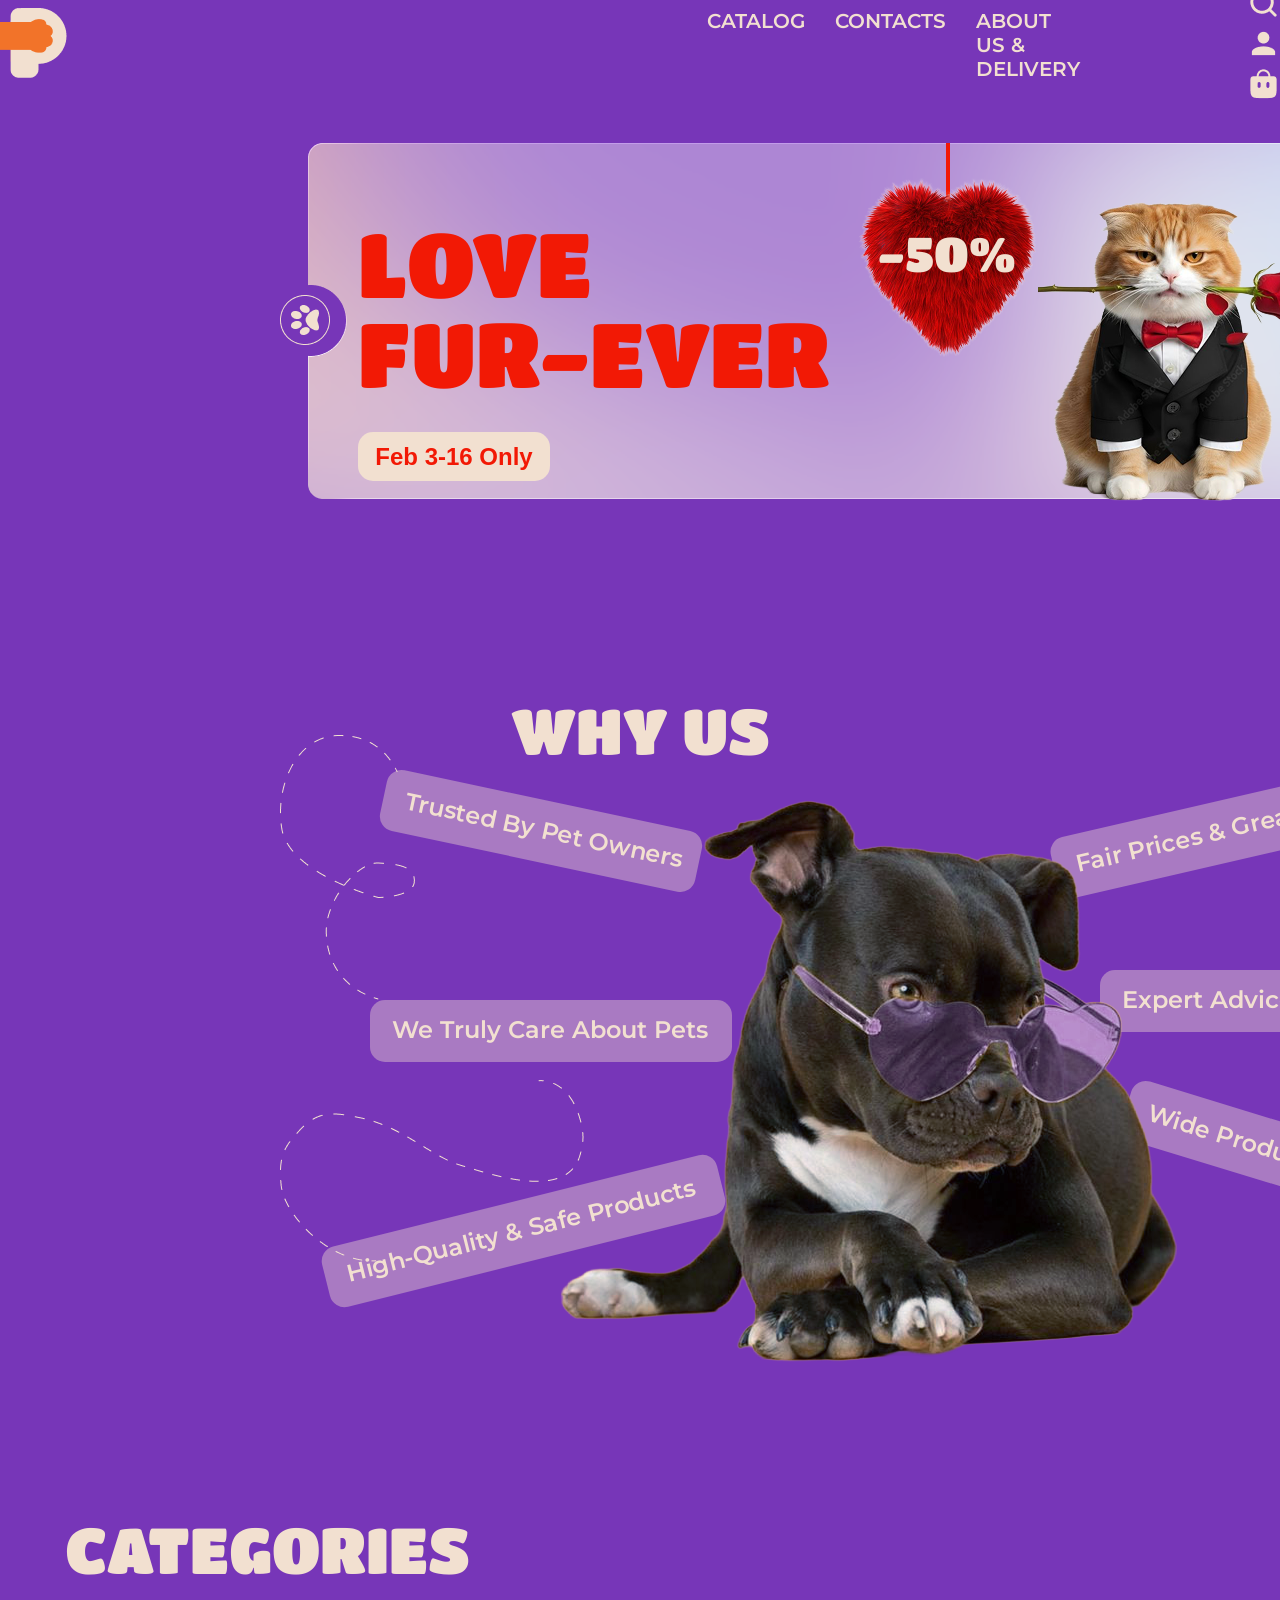
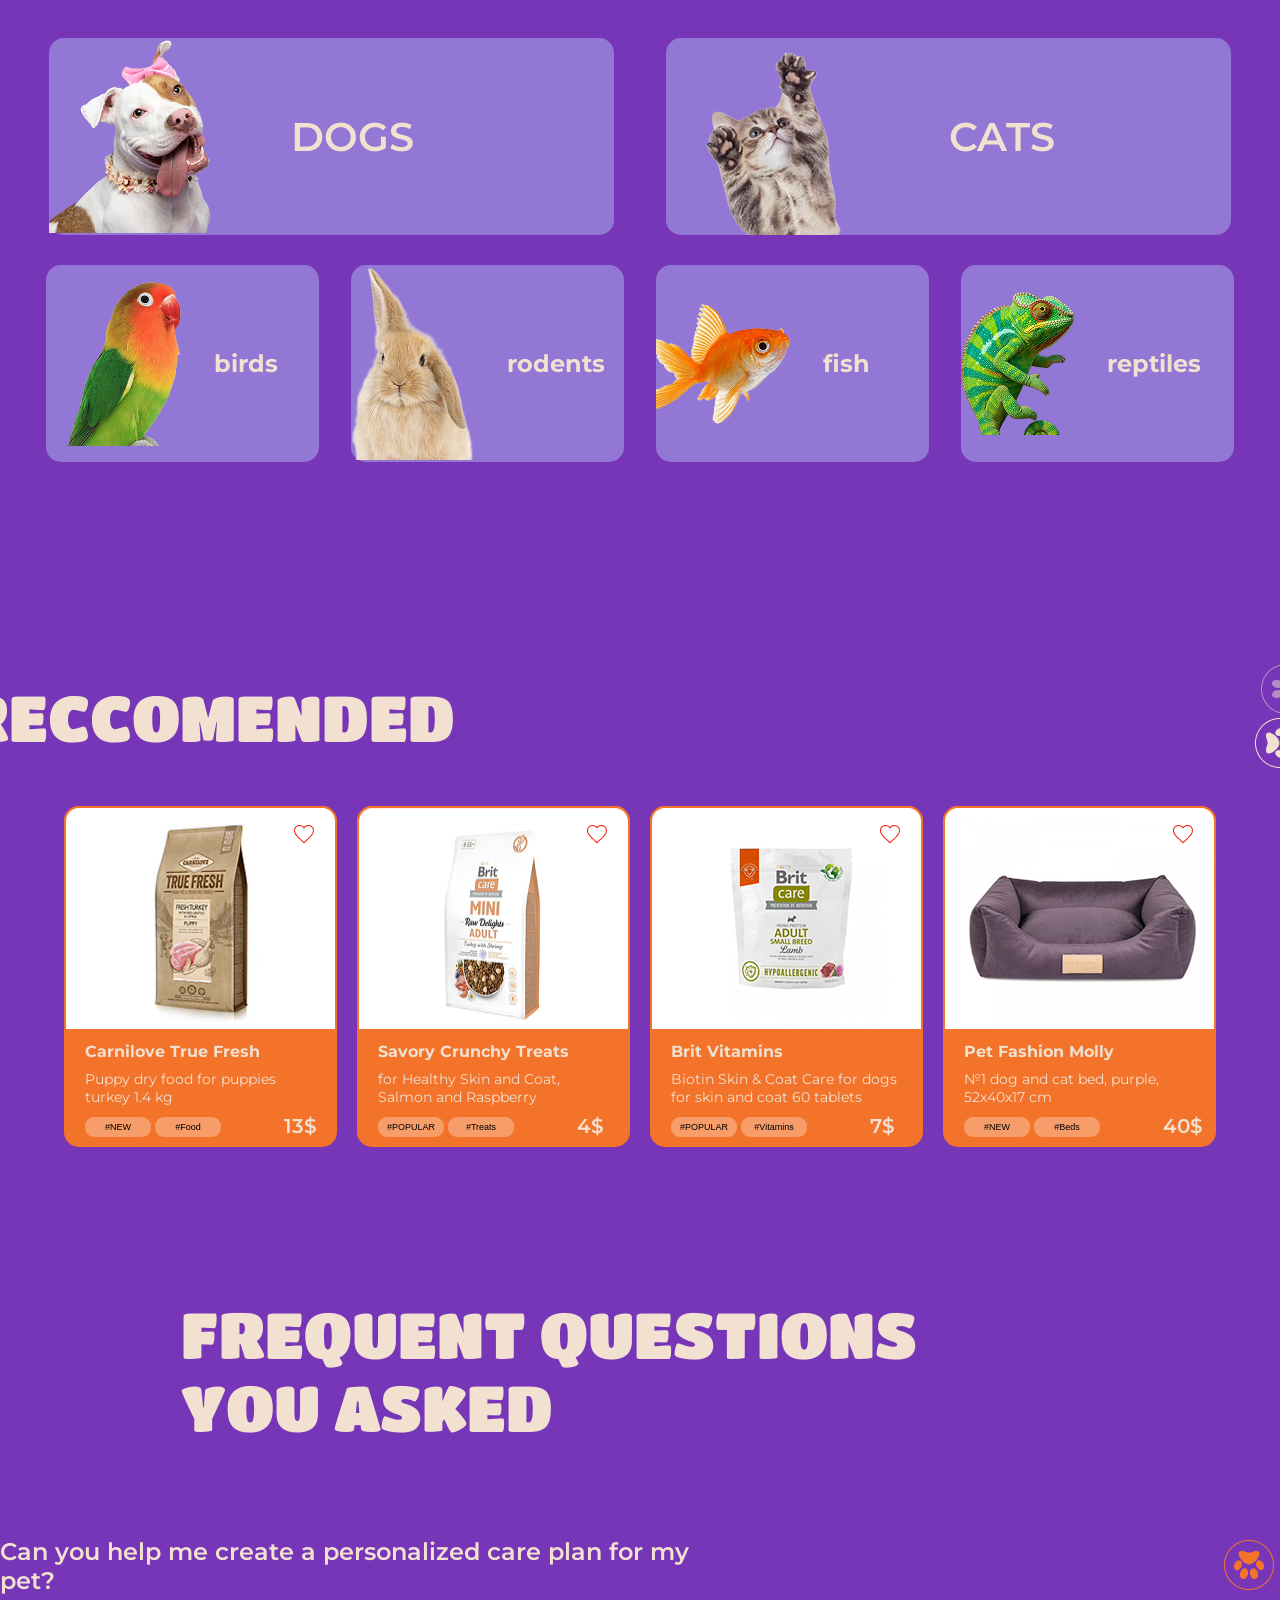
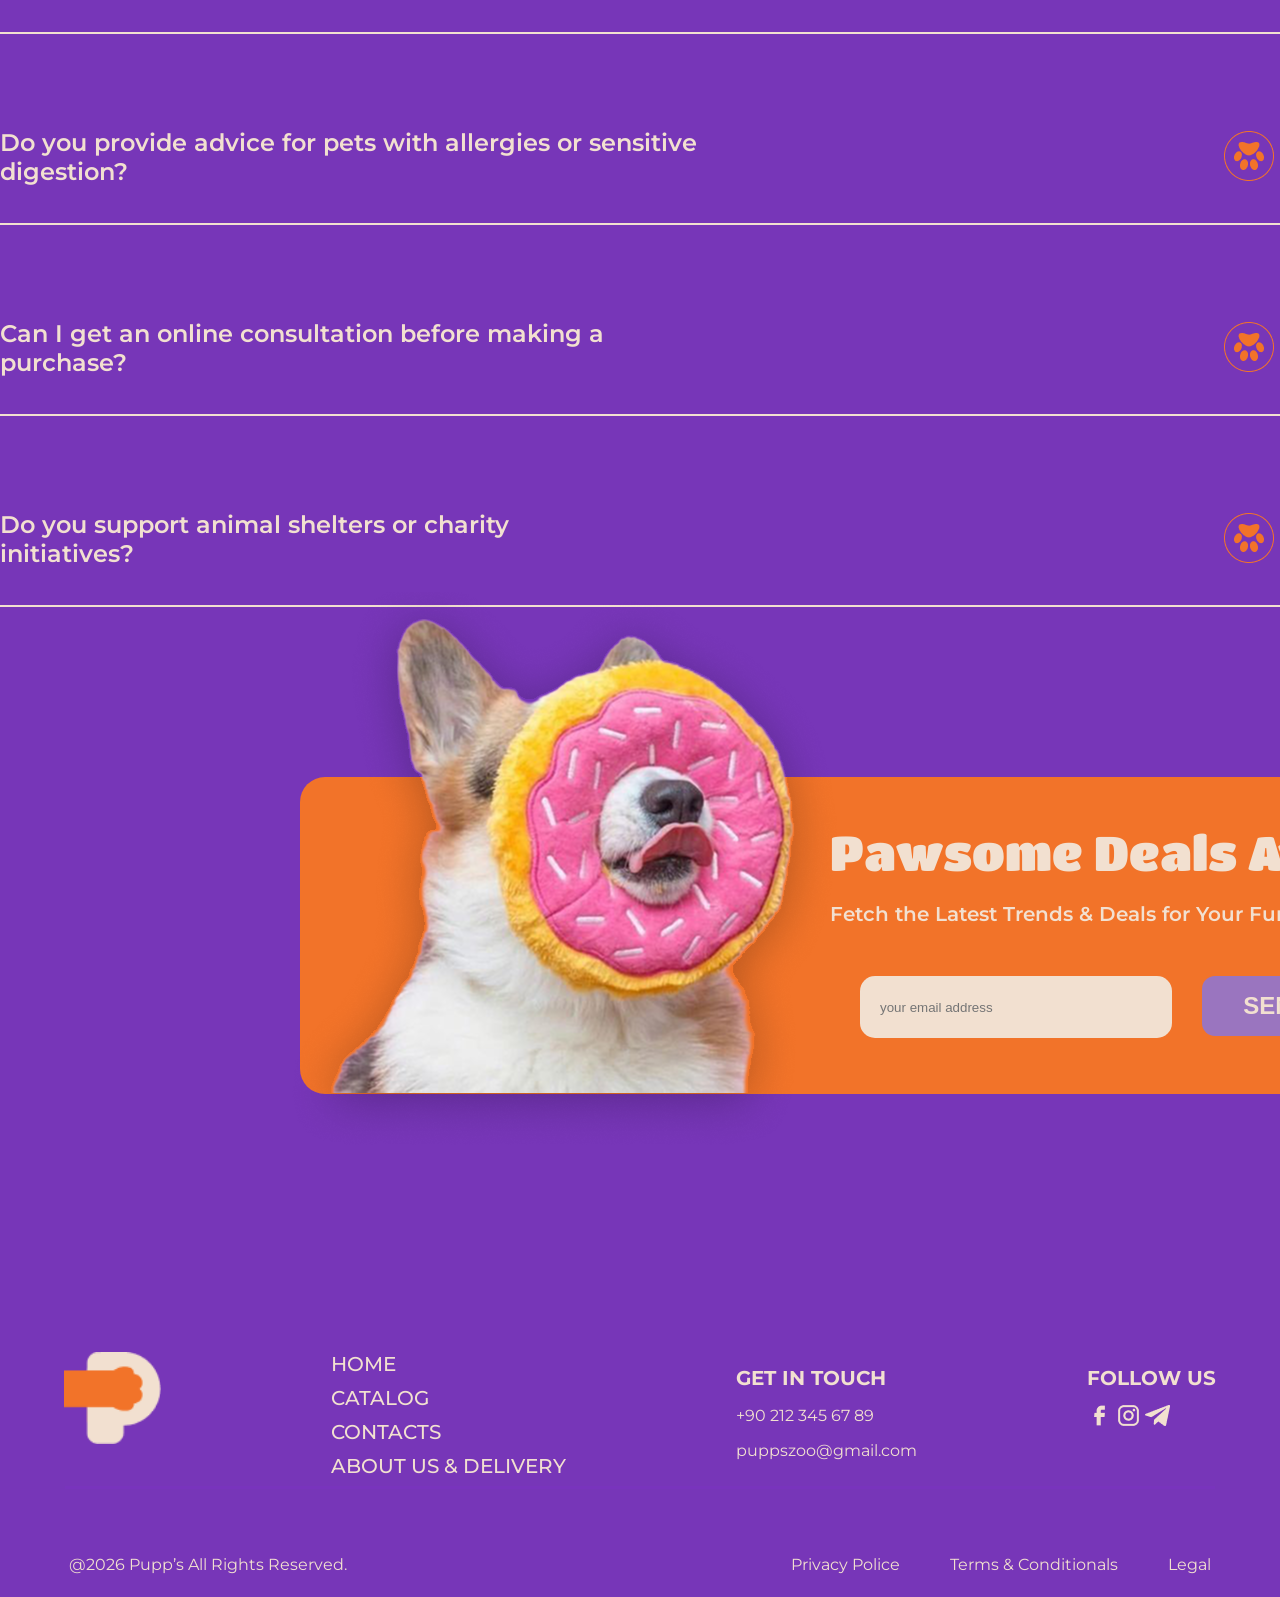
==== index.html @ e4eac47e "first commit" ====
<!DOCTYPE html>
<html lang="en">

<head>
    <meta charset="UTF-8">
    <meta name="viewport" content="width=device-width, initial-scale=1.0">
    <title>Pups</title>
    <link rel="stylesheet" href="style.css">
</head>

<body>
    <header id="top">
        <a href="#top2"> <img src="images/Logo (2).png" alt="Logo"></a>

        <nav>
            <a href="catalog.html">Catalog</a>
            <a href="contact.html">contacts</a>
            <a href="about.html">About us & delivery</a>
        </nav>

        <div>
            <button><img src="images/cuida_search-outline.png" alt="search"></button>
            <button><img src="images/mdi_user.png" alt="prof"></button>
            <button><img src="images/lets-icons_bag-fill.png" alt="shop"></button>
        </div>

    </header>

    <main>
        <section class="sec1">

            <button class="lapa1"></button>
            <div class="tatodiv1">
                <div>
                    <h1>LOVE <br>
                        FUR-EVER</h1>
                    <button>Feb 3-16 only</button>
                </div>
                <div>
                    <h2>-50%</h2>
                    <img class="serd" src="images/серце.png" alt="серце">
                    <img class="kot" src="images/котя.png" alt="котя">
                </div>
            </div>
            <button class="lapa2"></button>

        </section>

        <section class="sec2">

            <h1>Why Us</h1>

            <div>
                <h2>Trusted by Pet Owners</h2>
                <h2>We Truly Care About Pets</h2>
                <h2>High-Quality & Safe Products</h2>
                <h2>Fair Prices & Great Deals</h2>
                <h2>Expert Advice & Support</h2>
                <h2>Wide Product Range</h2>

                <img src="images/Vector 12.png" alt="palka1">
                <img src="images/Vector 13.png" alt="palka2">

                <img src="images/Vector 14.png" alt="palka4">

                <img src="images/dog.png" alt="dog">
            </div>
        </section>

        <section class="sec3">
            <h1>Categories</h1>

            <div class="tatodiv2">
                <div>
                    <img src="images/telegram-cloud-document-2-5201837760670896789 1.png" alt="">
                    <h2>dogs</h2>
                </div>

                <div>
                    <img class="kot2" src="images/telegram-cloud-document-2-5201837760670896825 1.png" alt="">
                    <h2>cats</h2>
                </div>
            </div>

            <div class="tatodiv3">
                <div>
                    <img src="images/telegram-cloud-document-2-5201837760670896795 1.png" alt="">
                    <h2>birds</h2>
                </div>

                <div>
                    <img src="images/telegram-cloud-document-2-5201837760670896791 1.png" alt="">
                    <h2>rodents</h2>
                </div>

                <div>
                    <img src="images/telegram-cloud-document-2-5201837760670896833 1.png" alt="">
                    <h2>fish</h2>
                </div>

                <div>
                    <img src="images/telegram-cloud-document-2-5201837760670896805 1.png" alt="">
                    <h2>reptiles</h2>
                </div>
            </div>
        </section>

        <section class="sec4">

            <div class="tatodiv8">

                <h1>RECCOMENDED</h1>

                <div>
                    <button><img style="opacity: 0.5;" src="images/Frame 16.png" alt="лапа1"></button>
                    <button class="lapa3"></button>
                </div>

            </div>

            <div class="tatodiv4">
                <div class="div1">
                    <img src="images/Rectangle 22.png" alt="img">
                    <img class="serd2" src="images/Vector (3).png" alt="cepце">

                    <div>
                        <h2>Carnilove True Fresh </h2>
                        <h3>Puppy dry food for puppies turkey 1.4 kg</h3>

                        <button>#NEW</button>
                        <button>#Food</button>

                        <p>13$</p>
                    </div>

                </div>

                <div class="div1">
                    <img style="height: 225px; width: 273px;" src="images/Rectangle 22 (1).png" alt="img">
                    <img class="serd2" src="images/Vector (3).png" alt="cepце">

                    <div>
                        <h2>Savory Crunchy Treats</h2>
                        <h3>for Healthy Skin and Coat, Salmon and Raspberry</h3>

                        <button>#POPULAR</button>
                        <button>#Treats</button>

                        <p>4$</p>
                    </div>

                </div>

                <div class="div1">
                    <img src="images/Rectangle 22 (2).png" alt="img">
                    <img class="serd2" src="images/Vector (3).png" alt="cepце">

                    <div>
                        <h2>Brit Vitamins</h2>
                        <h3>Biotin Skin & Coat Care for dogs for skin and coat 60 tablets</h3>

                        <button>#POPULAR</button>
                        <button>#Vitamins</button>

                        <p>7$</p>
                    </div>

                </div>

                <div class="div1">
                    <img src="images/Rectangle 22 (3).png" alt="img">
                    <img class="serd2" src="images/Vector (3).png" alt="cepце">

                    <div>
                        <h2>Pet Fashion Molly</h2>
                        <h3>№1 dog and cat bed, purple, 52x40x17 cm</h3>

                        <button>#NEW</button>
                        <button>#Beds</button>

                        <p>40$</p>
                    </div>

                </div>


            </div>
        </section>

        <section class="sec5">
            <h1>Frequent questions <br> you asked</h1>

            <div style="gap: 515px;">
                <p>Can you help me create a personalized care plan for my pet?</p>
                <button><img src="images/Frame 18.png" alt=""></button>
            </div>

            <hr>

            <div>
                <p>Do you provide advice for pets with allergies or sensitive digestion?</p>
                <button><img src="images/Frame 18.png" alt=""></button>
            </div>

            <hr>

            <div style="gap: 525px;">
                <p>Can I get an online consultation before making a purchase?</p>
                <button><img src="images/Frame 18.png" alt=""></button>
            </div>

            <hr>

            <div style="gap: 610px;">
                <p>Do you support animal shelters or charity initiatives?</p>
                <button><img src="images/Frame 18.png" alt=""></button>
            </div>

            <hr>

        </section>

        <section class="sec6">
            <div class="tatodiv5">
                <img src="images/telegram-cloud-document-2-5222136652285120046 1.png" alt="dog3">


                <div>
                    <h1>Pawsome Deals Await</h1>
                    <p>Fetch the Latest Trends & Deals for Your Furry Friend!</p>

                    <div class="input2">
                        <input type="email" placeholder="your email address">
                        <button>SEND</button>
                    </div>
                </div>
            </div>


        </section>
    </main>

    <footer id="top2">

        <div class="tatodiv6">

           <a href="#top"> <img class="logo" src="images/Logo (2).png" alt="Logo"></a>

            <nav>
                <a href="#">HOME</a>
                <a href="#">CATALOG</a>
                <a href="#">CONTACTS</a>
                <a href="#">ABOUT US & DELIVERY</a>
            </nav>

            <div>
                <h1>GET IN TOUCH</h1>
                <p>+90 212 345 67 89</p>
                <p>puppszoo@gmail.com</p>
            </div>

            <div>
                <h1>FOLLOW US</h1>

                <img src="images/gg_facebook.png" alt="f">
                <img src="images/mdi_instagram.png" alt="i">
                <img src="images/file-icons_telegram.png" alt="tg">
            </div>
        </div>
        <hr>
        <div class="tatodiv7">

            <div>
                <p>@2026 Pupp’s All Rights Reserved.</p>
            </div>

            <div class="ptl">
                <p>Privacy Police</p>
                <p>Terms & Conditionals</p>
                <p>Legal</p>
            </div>

        </div>

    </footer>



    <div class="Modal1" id="modal1">
        <button class="close1" id="close1">X</button>

        <div>
            <button class="log">LOGIN</button>
            <button class="sig">SIGN UP</button>
        </div>

        <form action="#">

            <p>Email</p>
            <input type="email">

            <p>Password</p>
            <input type="password">
            <br>
            <a href="#">Forgot a password?</a>
            <br>
            <button>log in</button>

            <h3>Don't have an account? <a href="#">Sign up</a></h3>
        </form>
    </div>



    <div class="Modal2" id="modal2">
        <button class="close2" id="close2">X</button>

        <div>

            <button class="sig">LOGIN</button>
            <button class="log2">SIGN UP</button>

        </div>

        <form action="#">
            <p>Full name</p>
            <input type="text">

            <p>Phone number</p>
            <input type="number">

            <p>Email</p>
            <input type="email">

            <p>Create a password</p>
            <input type="password">

            <p>Confirm a password</p>
            <input type="password">

            <button>SIGN UP</button>

            <h3>Already have an account? <a href="#">Log in</a></h3>
        </form>
    </div>



    <div class="Modal3" id="modal3">

        <div class="cast">

            <button class="close3" id="close3">X</button>

            <h1>CAST</h1>

        </div>

        <div class="block">

            <div class="minib">
                <img class="b1" src="images/Rectangle 263.png" alt="img1B">

                <div>
                    <h3>Carnilove True Fresh </h3>
                    <p>Puppy dry food for puppies turkey 1.4 kg</p>

                    <div class="btn1">
                        <button>-</button>
                        <h3>1</h3>
                        <button>+</button>
                    </div>

                </div>

                <img src="images/Vector 18.png" alt="hr">

                <div>
                    <s>$ 250</s>
                    <h2>$ 150</h2>

                    <h4>Discount 25%</h4>

                </div>


                <button><img src="images/tabler_trash-filled.png" alt="mysor"></button>

            </div>



            <div class="minib">
                <img class="b1"  src="images/Rectangle 263 (3).png" alt="img1B">

                <div>
                    <h3>Brit Vitamins</h3>
                    <p>Biotin Skin & Coat Care for dogs for skin and coat 60 tablets</p>

                    <div class="btn1">
                        <button>-</button>
                        <h3>2</h3>
                        <button>+</button>
                    </div>

                </div>

                <img src="images/Vector 18.png" alt="hr">


                <h2>$ 14</h2>



                <button><img src="images/tabler_trash-filled.png" alt="mysor"></button>

            </div>


            <div class="minib">
                <img class="b1"  src="images/Rectangle 263 (6).png" alt="img1B">
                <div>

                    <h3>Trixie Cat Scratching Post</h3>
                    <p>Jute/Plush, White-Pink, 54x40x73 cm</p>

                    <div class="btn1">
                        <button>-</button>
                        <h3>1</h3>
                        <button>+</button>
                    </div>

                </div>

                <img src="images/Vector 18.png" alt="hr">

                <div>
                    <s>$ 2050</s>
                    <h2>$ 1150</h2>

                    <h4>Discount 45%</h4>
                </div>

                <button><img src="images/tabler_trash-filled.png" alt="mysor"></button>

            </div>

        </div>



        <div class="block2">

            <div>

                <h2>Buy in one click</h2>

                <div class="bibik">
                    <button><img src="images/Frame 84.png" alt="prapor"></button>
                    <input type="number" placeholder="Phone number">
                </div>

                <button class="btn2">FAST ORDER</button>

            </div>

            <div>
                <p>Total without discount <span>$ 1 490</span></p>
                <p>Discount <span style="color: #F21905;">$ 490</span></p>
                <p> Delivery<span style="color: #138F0B;">Free</span></p>

                <h3>TOTAL <span>$ 1000</span></h3>

                <input type="text" placeholder="Еnter promo code">
                <button class="btn3">CREATE ORDER</button>
            </div>

        </div>
    </div>
</body>

</html>
---- style.css ----
@import url('https://fonts.googleapis.com/css2?family=Montserrat:ital,wght@0,100..900;1,100..900&family=Titan+One&display=swap');

body {
     margin: 0;
     padding: 0;

     font-family: "Montserrat", sans-serif;

     --white: #F2E0D0;
     --black: black;
     --orange: #F27329;
     --purpure: #7736B8;

     background-color: var(--purpure);
     color: var(--white);
}

h1 {
     font-family: "Titan One", sans-serif;
}

html {
     scroll-behavior: smooth;
}





header {
     width: 100%;
     height: 90px;



     display: flex;
     gap: 400px;

     justify-content: center;
     align-items: center;

}

header nav {
     display: flex;
     gap: 30px;

     position: relative;
     left: 240px;
}

header a {

     font-weight: 600;
     font-style: SemiBold;
     font-size: 20px;
     text-transform: uppercase;

     text-decoration: none;

     color: var(--white);

     transition: 0.5s;

}


header a:hover {
     transform: scale(1.1);
     color: var(--orange);
}

header button {
     background: none;
     border: none;
}




.sec1 {
     width: 100%;
     height: 550px;




}

.sec1 button {
     border: none;
     background-color: transparent;
}

.tatodiv1 {
     width: 1026px;
     height: 356px;

     background-image: url(images/Subtract\ \(1\).png);

     background-size: cover;

     position: relative;
     left: 308px;

     display: flex;
     gap: 200px;
}

.lapa1 {
     position: relative;
     top: 205px;
     left: 280px;

     background-image: url(images/Frame\ 16.png);
     background-size: cover;
     width: 50px;
     height: 50px;

     transition: transform 0.3s;
}

.lapa1:active {
     background-image: url(images/Property\ 1=Variant2\ \(1\).png);
     transform: scale(0.95);
}

.lapa2 {
     position: relative;
     top: -205px;
     left: 1300px;

     background-image: url(images/Frame\ 17.png);
     background-size: cover;
     width: 50px;
     height: 50px;

     transition: transform 0.3s;
}

.lapa2:active {
     background-image: url(images/Property\ 1=Variant2.png);
     transform: scale(0.95);
}



.kot {
     position: relative;
     top: -280px;
     left: -40px;
}

.serd {
     position: relative;
     top: -120px;
     left: -220px;
}

.sec1 h2 {
     font-family: "Titan One", sans-serif;
     font-weight: 400;
     font-style: Regular;
     font-size: 48px;
     line-height: 40px;
     text-transform: capitalize;

     position: relative;
     top: 50px;
     left: -200px;

     z-index: 300;

}

.sec1 h1 {

     font-weight: 400;
     font-style: Regular;
     font-size: 90px;
     line-height: 90px;
     text-transform: capitalize;

     color: #F21905;

     width: 570px;


     position: relative;
     left: 50px;
}

.tatodiv1 button {
     width: 192px;
     height: 49px;
     border-radius: 15px;

     background-color: var(--white);


     font-weight: 600;
     font-style: SemiBold;
     font-size: 24px;
     text-transform: capitalize;

     color: #F21905;

     position: relative;
     top: -40px;
     left: 50px;

}




.sec2 {
     width: 100%;
     height: 766px;


}

.sec2 h1 {

     font-weight: 400;
     font-style: Regular;
     font-size: 64px;
     text-transform: uppercase;

     text-align: center;
}


.sec2 h2 {
     width: 300px;
     height: 47px;

     border-radius: 15px;
     background-color: #F2E0D066;



     font-weight: 600;
     font-style: SemiBold;
     font-size: 24px;
     text-transform: capitalize;

     padding-top: 15px;
     padding-left: 22px;

}


.sec2 div :nth-child(1) {

     position: absolute;
     transform: rotate(12deg);

     top: 780px;
     left: 380px;

     z-index: 4;


}



.sec2 div :nth-child(2) {

     position: absolute;


     top: 980px;
     left: 370px;

     z-index: 4;
     width: 340px;

}



.sec2 div :nth-child(3) {

     position: absolute;
     transform: rotate(-14deg);

     top: 1180px;
     left: 320px;

     z-index: 4;
     width: 385px;

}



.sec2 div :nth-child(4) {

     position: absolute;
     transform: rotate(-13deg);

     top: 780px;
     left: 1050px;

     z-index: 4;
     width: 330px;

}



.sec2 div :nth-child(5) {

     position: absolute;


     top: 950px;
     left: 1100px;

     z-index: 4;
     width: 331px;

}



.sec2 div :nth-child(6) {

     position: absolute;
     transform: rotate(17deg);

     top: 1100px;
     left: 1120px;

     z-index: 4;
     width: 280px;

}




.sec2 div :last-child {

     position: absolute;


     top: 800px;
     left: 560px;

     z-index: 5;


}


.sec2 div :nth-child(7) {

     position: absolute;


     top: 735px;
     left: 280px;

     z-index: 4;


}



.sec2 div :nth-child(8) {

     position: absolute;


     top: 800px;
     left: 280px;

     z-index: 4;


}




.sec2 div :nth-child(9) {

     position: absolute;


     top: 1000px;
     left: 1410px;

     z-index: 4;


}




.sec3 {
     width: 100%;
     height: 715px;
}


.sec3 h1 {

     font-weight: 400;
     font-style: Regular;
     font-size: 64px;
     text-transform: uppercase;

     position: relative;
     left: 65px;

}


.tatodiv2 {
     display: flex;
     justify-content: center;
     align-items: center;
     gap: 52px;
}



.tatodiv3 {
     display: flex;
     justify-content: center;
     align-items: center;
     gap: 32px;

     margin-top: 30px;
}


.tatodiv2 div {
     width: 565px;
     height: 197px;

     border-radius: 15px;

     background-color: #BADAFF66;


     display: flex;
     gap: 80px;

     align-items: center;

     transition: 0.5s;

}

.tatodiv2 div:hover {
     background-color: #F2E0D066;
}


.tatodiv2 h2 {

     font-weight: 600;
     font-style: SemiBold;
     font-size: 40px;
     ;
     text-transform: uppercase;

}


.kot2 {
     position: relative;
     top: 7px;
     left: 40px;
}



.tatodiv3 div {
     width: 273px;
     height: 197px;

     border-radius: 15px;

     background-color: #BADAFF66;


     display: flex;
     gap: 33px;

     align-items: center;

     transition: 0.5s;
}

.tatodiv3 div:hover {
     background-color: #F2E0D066;
}




.tatodiv8 {
     display: flex;
     justify-content: center;
     align-items: center;
     gap: 800px;
}

.tatodiv8 h1 {

     font-weight: 400;
     font-style: Regular;
     font-size: 64px;
     text-transform: uppercase;

}


.tatodiv8 button {
     border: none;
     background-color: transparent;
}

.lapa3 {


     background-image: url(images/Frame\ 17.png);
     background-size: cover;
     width: 50px;
     height: 50px;

     transition: transform 0.3s;
}

.lapa3:active {
     background-image: url(images/Property\ 1=Variant2.png);
     transform: scale(0.95);
}


.tatodiv4 {
     display: flex;
     justify-content: center;
     align-items: center;
     gap: 20px;
}


.tatodiv4 h2 {

     font-weight: 700;
     font-style: Bold;
     font-size: 16px;

     position: relative;
     top: -30px;
     left: 21px;


}

.tatodiv4 h3 {

     font-weight: 400;
     font-style: Regular;
     font-size: 14px;

     width: 231px;


     position: relative;
     top: -35px;
     left: 21px;
}


.tatodiv4 button {
     width: 66px;
     height: 20px;

     border-radius: 9px;
     border: none;

     background-color: #FFFFFF4D;


     font-weight: 400;
     font-style: Regular;
     font-size: 9px;

     color: var(--black);


     position: relative;
     top: -40px;
     left: 21px;

}


.tatodiv4 p {

     font-weight: 600;
     font-style: SemiBold;
     font-size: 20px;
     text-transform: uppercase;

     position: relative;
     top: -83px;
     left: 220px;


}


.div1 {
     width: 273px;
     height: 341px;

     background-color: var(--orange);

     border-radius: 15px;
}


.serd2 {

     position: relative;
     top: -210px;
     left: 230px;
}





.sec5 {
     width: 100%;
     height: 780px;
}

.sec5 h1 {

     font-weight: 400;
     font-style: Regular;
     font-size: 64px;
     text-transform: uppercase;

     margin-top: 150px;

     position: relative;
     left: 181px;

}

.sec5 p {

     font-weight: 600;
     font-style: SemiBold;
     font-size: 24px;

     text-align: left;

}

.sec5 button {
     border: none;
     background: none;
}

.sec5 div {
     display: flex;
     justify-content: center;
     align-items: center;
     gap: 430px;

     margin-top: 70px;
}


.sec5 hr {
     width: 1350px;
     height: 2px;

     border: none;

     background-color: var(--white);

     margin-top: 13px;
}


.sec6 {
     width: 100%;
     height: 575px;
}

.sec6 h1 {

     font-weight: 400;
     font-style: Regular;
     font-size: 48px;

     position: relative;
     top: 47px;
     left: 530px;

}

.sec6 p {

     font-weight: 600;
     font-style: SemiBold;
     font-size: 20px;

     position: relative;
     top: 30px;
     left: 530px;

}

.sec6 input {
     width: 290px;
     height: 60px;

     background-color: var(--white);

     border-radius: 15px;
     border: none;

     padding-left: 20px;
}

.sec6 button {
     width: 149px;
     height: 60px;

     border-radius: 13px;
     border: none;
     background-color: #9A75BF;


     font-weight: 700;
     font-style: Bold;
     font-size: 24px;

     color: var(--white);
}



.tatodiv5 {
     width: 1145px;
     height: 317px;

     background-color: var(--orange);

     border-radius: 25px;


     margin-top: 300px;

     position: relative;
     left: 300px;
}


.sec6 img {
     position: absolute;
     top: -185px;
     left: -20px;
}

.input2 {
     display: flex;
     gap: 30px;

     position: relative;
     left: 560px;
     top: 60px;
}




footer {
     width: 100%;
     height: 245px;
}


.tatodiv6 {
     display: flex;
     justify-content: center;
     align-items: top;
     gap: 170px;
}


.tatodiv7 {
     display: flex;
     justify-content: center;
     align-items: center;
     gap: 444px;

     margin-top: 50px;
}

.tatodiv6 nav {
     display: flex;
     flex-direction: column;
     gap: 10px;
}

.tatodiv6 a {

     font-weight: 500;
     font-style: Medium;
     font-size: 20px;
     text-transform: uppercase;

     text-decoration: none;

     color: var(--white);

     transition: 0.5s;
}

.tatodiv6 a:hover {
     transform: scale(1.1);
     color: var(--orange);

}


.tatodiv6 p {

     font-weight: 400;
     font-style: Regular;
     font-size: 16px;


}


.tatodiv6 h1 {

     font-family: "Montserrat", sans-serif;
     font-weight: 700;
     font-style: Bold;
     font-size: 20px;
     text-transform: uppercase;

}


.logo {
     width: 97px;
     height: 92px;
}


footer hr {
     width: 1150px;
     height: 3px;

     background-color: #7f2fce32;

     border: none;

}


.ptl {
     display: flex;
     gap: 50px;
}




.Modal1 {
     width: 700px;
     height: 571px;

     background-color: white;

     position: absolute;
     top: 100px;
     left: 0px;

     display: none;

     z-index: 99999;
}

.close1 {
     border: none;
     background: none;

     font-size: 30px;

     position: relative;
     top: 40px;
     left: 620px;
}


.log {
     width: 139px;
     height: 61px;
     border-radius: 10px;

     background-color: #9A75BF;

     border: none;


     font-weight: 600;
     font-style: SemiBold;
     font-size: 36px;
     text-transform: uppercase;

     color: var(--white);

}


.sig {
     width: 150px;
     height: 32px;


     font-weight: 600;
     font-style: SemiBold;
     font-size: 24px;
     text-transform: uppercase;

     border: none;
     background: none;

}

.Modal1 div {
     position: relative;
     top: 30px;
     left: 220px;
}

.Modal1 p {

     font-weight: 600;
     font-style: SemiBold;
     font-size: 16px;

     color: var(--black);
}

.Modal1 input {
     width: 526px;
     height: 60px;
     border-radius: 15px;

     background-color: var(--white);

     border: 1px solid black;
}


.Modal1 a {
     margin-top: 28px;


     font-weight: 700;
     font-style: Bold;
     font-size: 16px;

     color: var(--black);
}

.Modal1 form button {
     width: 526px;
     height: 55px;
     border-radius: 10px;

     background-color: var(--orange);

     color: var(--white);

     border: none;


     font-weight: 700;
     font-style: Bold;
     font-size: 24px;


     margin-top: 35px;

}


.Modal1 h3 {

     font-weight: 500;
     font-style: Medium;
     font-size: 20px;

     color: var(--black);
}



.Modal1 form {
     position: relative;
     top: 30px;
     left: 87px;
}






.Modal2 {
     width: 700px;
     height: 856px;

     background-color: white;

     position: absolute;
     top: 100px;
     left: 0px;

     display: none;

     z-index: 99999;
}

.close2 {
     border: none;
     background: none;

     font-size: 30px;

     position: relative;
     top: 20px;
     left: 620px;
}


.log2 {
     width: 170px;
     height: 61px;
     border-radius: 10px;

     background-color: #9A75BF;

     border: none;


     font-weight: 600;
     font-style: SemiBold;
     font-size: 36px;
     text-transform: uppercase;

     color: var(--white);

}



.Modal2 div {
     position: relative;
     top: 10px;
     left: 170px;
}

.Modal2 p {

     font-weight: 600;
     font-style: SemiBold;
     font-size: 16px;

     color: var(--black);
}

.Modal2 input {
     width: 526px;
     height: 60px;
     border-radius: 15px;

     background-color: var(--white);

     border: 1px solid black;
}


.Modal2 a {
     margin-top: 28px;


     font-weight: 700;
     font-style: Bold;
     font-size: 16px;

     color: var(--black);
}

.Modal2 form button {
     width: 526px;
     height: 55px;
     border-radius: 10px;

     background-color: var(--orange);

     color: var(--white);

     border: none;


     font-weight: 700;
     font-style: Bold;
     font-size: 24px;


     margin-top: 35px;

}


.Modal2 h3 {

     font-weight: 500;
     font-style: Medium;
     font-size: 20px;

     color: var(--black);
}



.Modal2 form {
     position: relative;
     top: 10px;
     left: 87px;
}






.Modal3 {
     width: 746px;
     height: 840px;

     background-color: white;

     position: absolute;
     top: 0px;
     left: 945px;

     z-index: 99999;

     display: none;

}

.cast .close3 {
     border: none;
     background: none;

     font-size: 30px;

     position: relative;
     top: -20px;
     left: 670px;
}


.Modal3 h1 {

     font-weight: 400;
     font-style: Regular;
     font-size: 40px;
     text-transform: uppercase;

     color: #290E46;

     position: relative;
     top: -130px;
     left: 30px;

}


.Modal3 h3 {

     font-weight: 700;
     font-style: Bold;
     font-size: 18px;

     color: var(--black);
}

.Modal3 p {

     font-weight: 400;
     font-style: Regular;
     font-size: 14px;

     width: 230px;

     color: var(--black);

}



.Modal3 h4 {

     font-weight: 400;
     font-style: Regular;
     font-size: 14px;

     color: #F21905;
}


.Modal3 s {

     font-weight: 600;
     font-style: SemiBold;
     font-size: 16px;

     color: #7736B866;
}


.Modal3 .btn1 button {
     width: 20px;
     height: 20px;
     border-radius: 3px;

     background-color: #9A75BF;
     border: none;


     font-size: 20px;
}


.Modal3 .btn1 h3 {

     font-weight: 500;
     font-style: Medium;
     font-size: 24px;

     position: relative;
     top: -30px;



}


.Modal3 h2 {

     font-weight: 600;
     font-style: SemiBold;
     font-size: 24px;

     color: #7736B8;

}


.Modal3 button {
     width: 55px;
     height: 136px;
     border-top-right-radius: 15px;
     border-bottom-right-radius: 15px;

     border: none;

     background-color: #9A75BF;
}





.Modal3 .block2 h2 {

     font-weight: 600;
     font-style: SemiBold;
     font-size: 16px;
     text-transform: uppercase;

     color: #290E46;

     position: relative;
     top: 80px;
}


.Modal3 .block2 h3 {

     font-weight: 500;
     font-style: Medium;
     font-size: 20px;

     color: #290E46B2;

}


.Modal3 .block2 p {

     font-weight: 400;
     font-style: Regular;
     font-size: 16px;

     color: #290E46;

     display: flex;
     width: 320px;
     justify-content: space-between;
     margin-top: -10px;

}


.Modal3 .block2 span {

     font-weight: 400;
     font-style: Regular;
     font-size: 16px;

     color: #290E46;
}


.Modal3 .block2 .btn2 {
     width: 322PX;
     height: 45px;

     background: none;
     border: 2px solid #9A75BF;
     border-radius: 10px;


     font-weight: 600;
     font-style: SemiBold;
     font-size: 20px;
     text-transform: uppercase;

     color: #9A75BF;

     position: relative;
     top: 100px;

}


.Modal3 .block2 .btn3 {
     width: 322px;
     height: 45px;
     border-radius: 10px;

     border: none;
     background-color: var(--orange);

     color: var(--white);


     font-weight: 700;
     font-style: Bold;
     font-size: 20px;
     text-transform: uppercase;

     position: relative;
     top: 20px;
}


.Modal3 .block2 .bibik input {
     width: 252px;
     height: 45px;

     border: none;
     background: none;
}


.Modal3 .block2 input {
     width: 322px;
     height: 45px;

     border: 1px dashed #7736B8;
     background: none;

     border-radius: 10px;
}


.minib {
     width: 658px;
     height: 136px;
     border-radius: 15px;

     background-color: var(--white);
     margin-bottom: 13px;

     position: relative;
     top: -120px;
     left: 30px;

     display: flex;
     gap: 30px;
     justify-content: space-between;
}

.block .b1 {
     width: 124px;
     height: 113px;

     position: relative;
     top: 14px;
     left: 16px;
}


.Modal3 .btn1 {
     display: flex;
     gap: 16px;
}



.block2 {
     display: flex;
     justify-content: center;
     gap: 42px;

     position: relative;
     top: -110px;
     left: 30px;
}


.bibik button {
     background: none;
     width: 48px;

     position: relative;
     top: -45px;
}


.bibik {
     width: 322px;
     height: 45px;

     border: 1px solid #9A75BF;
     border-radius: 10px;

     display: flex;
     gap: 10px;

     position: relative;
     top: 80px;
}

.sec15 {
     height: 400px;
}

.sec15 h3 {

     font-weight: 600;
     font-style: SemiBold;
     font-size: 15px;
     text-transform: uppercase;

}

.sec15 h1 {

     font-weight: 400;
     font-style: Regular;
     font-size: 64px;
     text-transform: uppercase;

}

.sec15 .tatodiv10 button {
     width: 150px;
     height: 56px;
     border-radius: 10px;
     background-color: #F2E0D066;
     border: none;

     font-weight: 600;
     font-style: SemiBold;
     font-size: 20px;
     text-transform: uppercase;
     color: var(--white);

}


.tatodiv10 {
     display: flex;
     justify-content: center;
     align-items: center;
     gap: 39px;
}

.sec15 input {
     width: 287px;
     height: 45px;
     border-radius: 10px;
     border: none;
     background-color: var(--white);
     padding-left: 20px;

}

.sec15 form button {
     width: 45px;
     height: 47px;
     border-top-right-radius: 10px;
     border-bottom-right-radius: 10px;
     background-color: #F24405;
     border: none;

     margin-left: -41px;

}

.sec15 form {
     display: flex;

}

.tatodiv10-0 {
     display: flex;
     justify-content: center;
     align-items: center;
     gap: 500px;
}

.sec16 {
     width: 100%;
     height: 5500px;

}

.sec16 h3 {

     font-weight: 600;
     font-style: SemiBold;
     font-size: 24px;


     position: relative;
     top: 20px;
     left: 32px;
}

.sec16 p {

     font-weight: 500;
     font-style: Medium;
     font-size: 16px;


}

.sec16 input {

     appearance: none;

     width: 24px;
     height: 24px;

     border: 1px solid #F2E0D0;

     background: transparent;
     border-radius: 5px;

}




.sec16 .div1 h2 {

     font-weight: 700;
     font-style: Bold;
     font-size: 16px;

     position: relative;
     top: -30px;
     left: 21px;


}

.sec16 .div1 h3 {

     font-weight: 400;
     font-style: Regular;
     font-size: 14px;

     width: 231px;


     position: relative;
     top: -35px;
     left: 21px;
}


.sec16 .div1 button {
     width: 66px;
     height: 20px;

     border-radius: 9px;
     border: none;

     background-color: #FFFFFF4D;


     font-weight: 400;
     font-style: Regular;
     font-size: 9px;

     color: var(--black);


     position: relative;
     top: -40px;
     left: 21px;

}


.sec16 .div1 p {

     font-weight: 600;
     font-style: SemiBold;
     font-size: 20px;
     text-transform: uppercase;

     position: relative;
     top: -83px;
     left: 220px;


}

.sec16 .tatodiv12 {
     display: flex;
     flex-wrap: wrap;

     justify-content: center;
     align-items: center;
     gap: 21px;

     width: 900px;

     position: relative;
     left: -200px;
}


.first {
     width: 103px;
     height: 40px;
     justify-content: space-between;
     border-radius: 79px;
     border: none;
     background-color: #F2E0D01A;

     color: var(--white);

}

.lapa44 {
     background: none;
     border: none;
}

.a-1 {
     width: 254px;
     height: 40px;
     justify-content: space-between;
     border-radius: 79px;
     border: none;
     background-color: #F2E0D01A;

     color: var(--white);

}


.teambut1 {
     display: flex;
     justify-content: center;
     align-items: center;
     gap: 20px;
     margin-top: 66px;

     position: relative;
     left: 200px;
}



.brand {
     width: 300px;
     height: 394px;

     background: #F2E0D04D;
     border-top-right-radius: 15px;
     border-bottom-right-radius: 15px;
}

.brand div {
     display: flex;
     align-items: center;
     gap: 10px;
     margin-bottom: -20px;

     position: relative;
     left: 66px;
}


.status {
     width: 300px;
     height: 185px;

     background: #F2E0D04D;
     border-top-right-radius: 15px;
     border-bottom-right-radius: 15px;
}


.status div {
     display: flex;
     align-items: center;
     gap: 10px;
     margin-bottom: -20px;

     position: relative;
     left: 66px;
}


.price {
     width: 300px;
     height: 160px;

     background: #F2E0D04D;
     border-top-right-radius: 15px;
     border-bottom-right-radius: 15px;
}


.tatodiv11 {
     display: flex;
     justify-content: space-between;
     align-items: top;

}


.sec14 h1 {

     font-weight: 400;
     font-style: Regular;
     font-size: 64px;
     text-transform: uppercase;

     position: relative;
     top: 50px;
     left: 60px;

}

.sec14 h3 {

     font-weight: 600;
     font-style: SemiBold;
     font-size: 20px;

     color: black;
}


.sec14 p {

     font-weight: 400;
     font-style: Regular;
     font-size: 16px;

     color: #290E46;


}


.tatodiv9 button {
     border: none;
     background: none;
}


.sec14 h4 {

     font-weight: 600;
     font-style: SemiBold;
     font-size: 40px;


}

.sec14 h2 {
     font-family: DM Sans;
     font-weight: 400;
     font-style: Regular;
     font-size: 20px;

     margin-top: -30px;
}


.sec14 form button {
     width: 526px;
     height: 55px;
     border-radius: 10px;

     background-color: var(--orange);
     color: white;

     border: none;
     font-size: 24px;
}


.sec14 input {
     width: 500px;
     height: 75px;
     border-radius: 15px;
     border: none;
     background-color: #F2E0D066;

     padding-left: 27px;
}


.sec14 form {
     display: flex;
     flex-direction: column;
     gap: 15px;
}



.xvostik {
     margin-top: -100px;
}


.tatodiv9 div {
     width: 527px;
     height: 78px;
     border-radius: 15px;
     border: none;
     background-color: #F2E0D066;

     margin-top: 11px;

     display: flex;
     justify-content: space-around;
     align-items: center;

}


.tatodiv9 {
     position: relative;
     top: 55px;
     left: 65px;
}


.sec14 {
     display: flex;
     justify-content: space-between;

     width: 100%;
     height: 800px;
     align-items: top;
}


.right {
     position: relative;
     top: 65px;
     left: -100px;
}


.sec9 h1 {

     font-weight: 400;
     font-style: Regular;
     font-size: 64px;
     text-transform: uppercase;

}


.sec9 p {
     width: 700px;
     font-weight: 600;
     font-style: SemiBold;
     font-size: 20px;
}


.sec9 span {

     font-weight: 600;
     font-style: SemiBold;
     font-size: 20px;

     color: var(--orange);
}


.sec9 {
     display: flex;
     justify-content: space-around;
     align-items: center;

     height: 446px;
}


.sec10 {
     width: 100%;
     height: 400px;

     display: flex;
     justify-content: center;
     align-items: center;
     gap: 20px;

}


.sec11 h1 {
  
     font-weight: 600;
     font-style: SemiBold;
     font-size: 32px;
    
}


.sec11 p {
   
font-weight: 400;
font-style: Regular;
font-size: 16px;

}


.sec11 h4 {
  width: 114px;   

font-weight: 600;
font-style: SemiBold;
font-size: 18px;

}
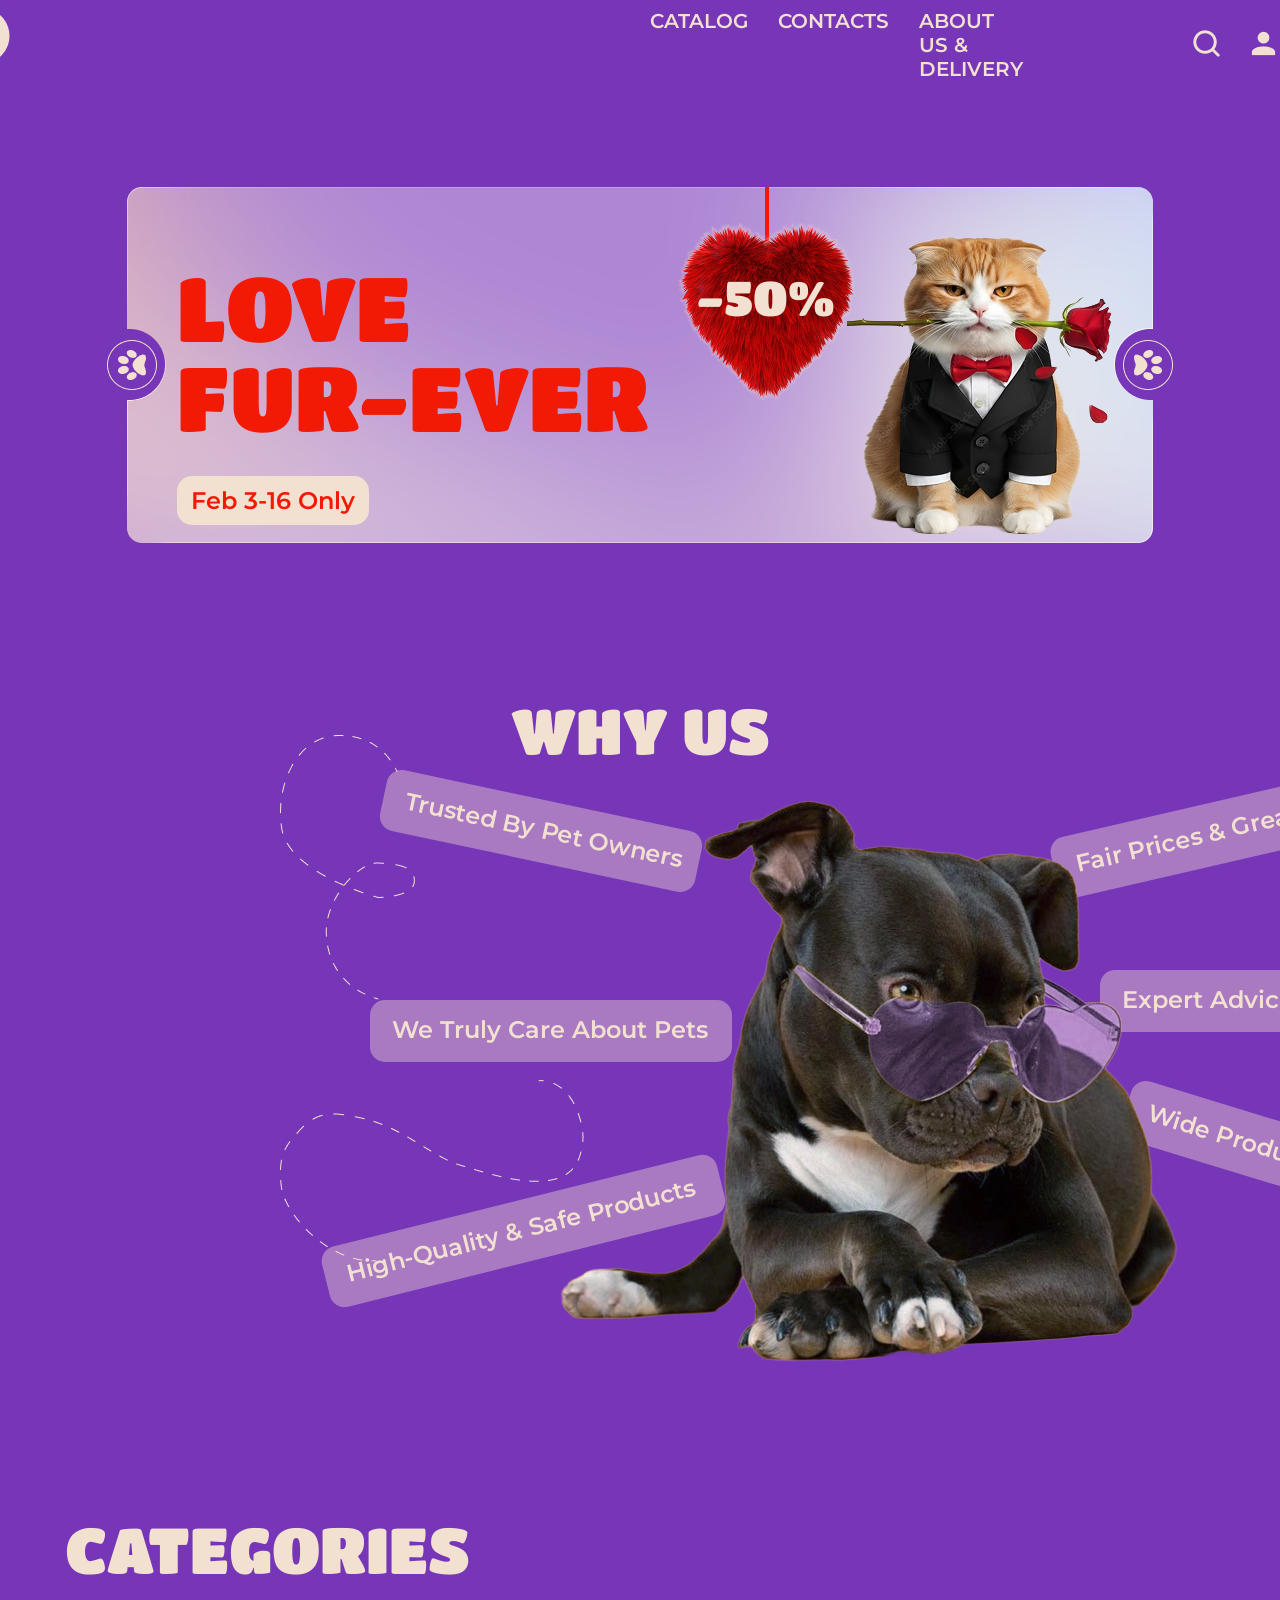
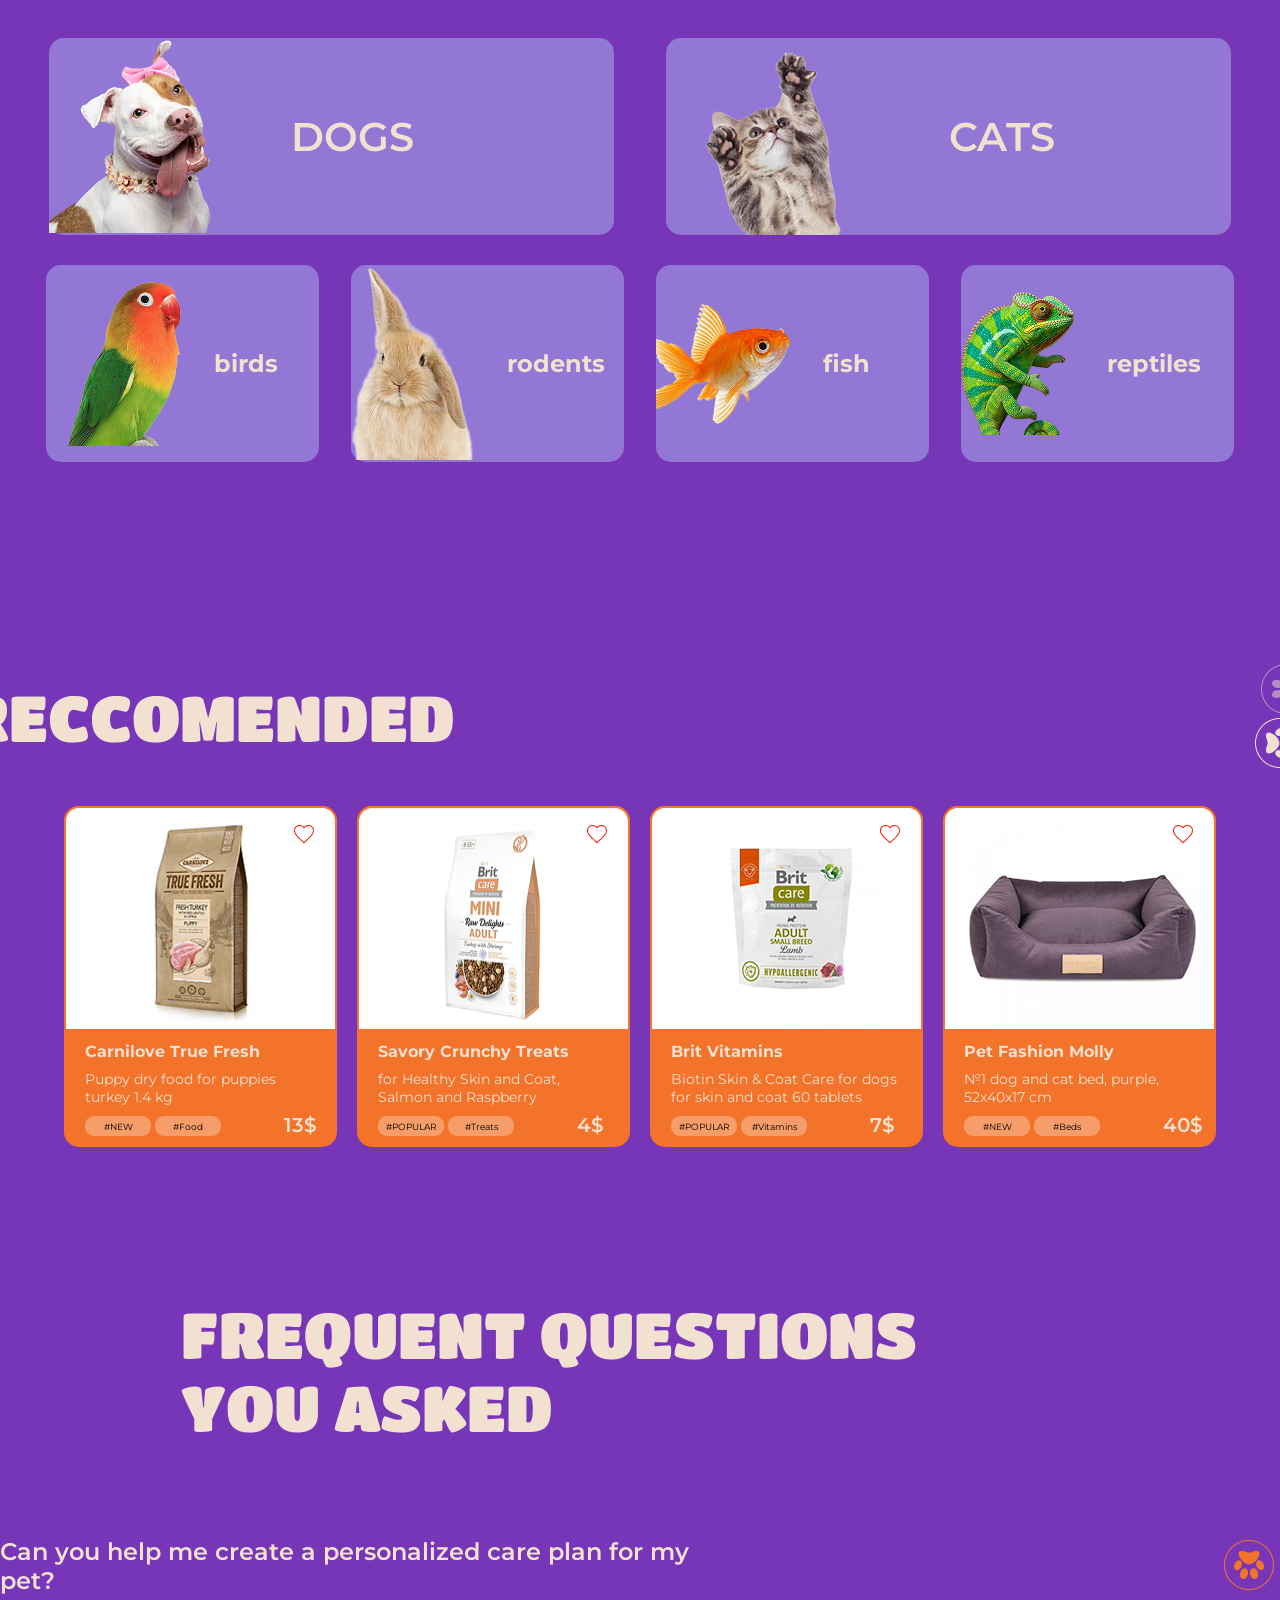
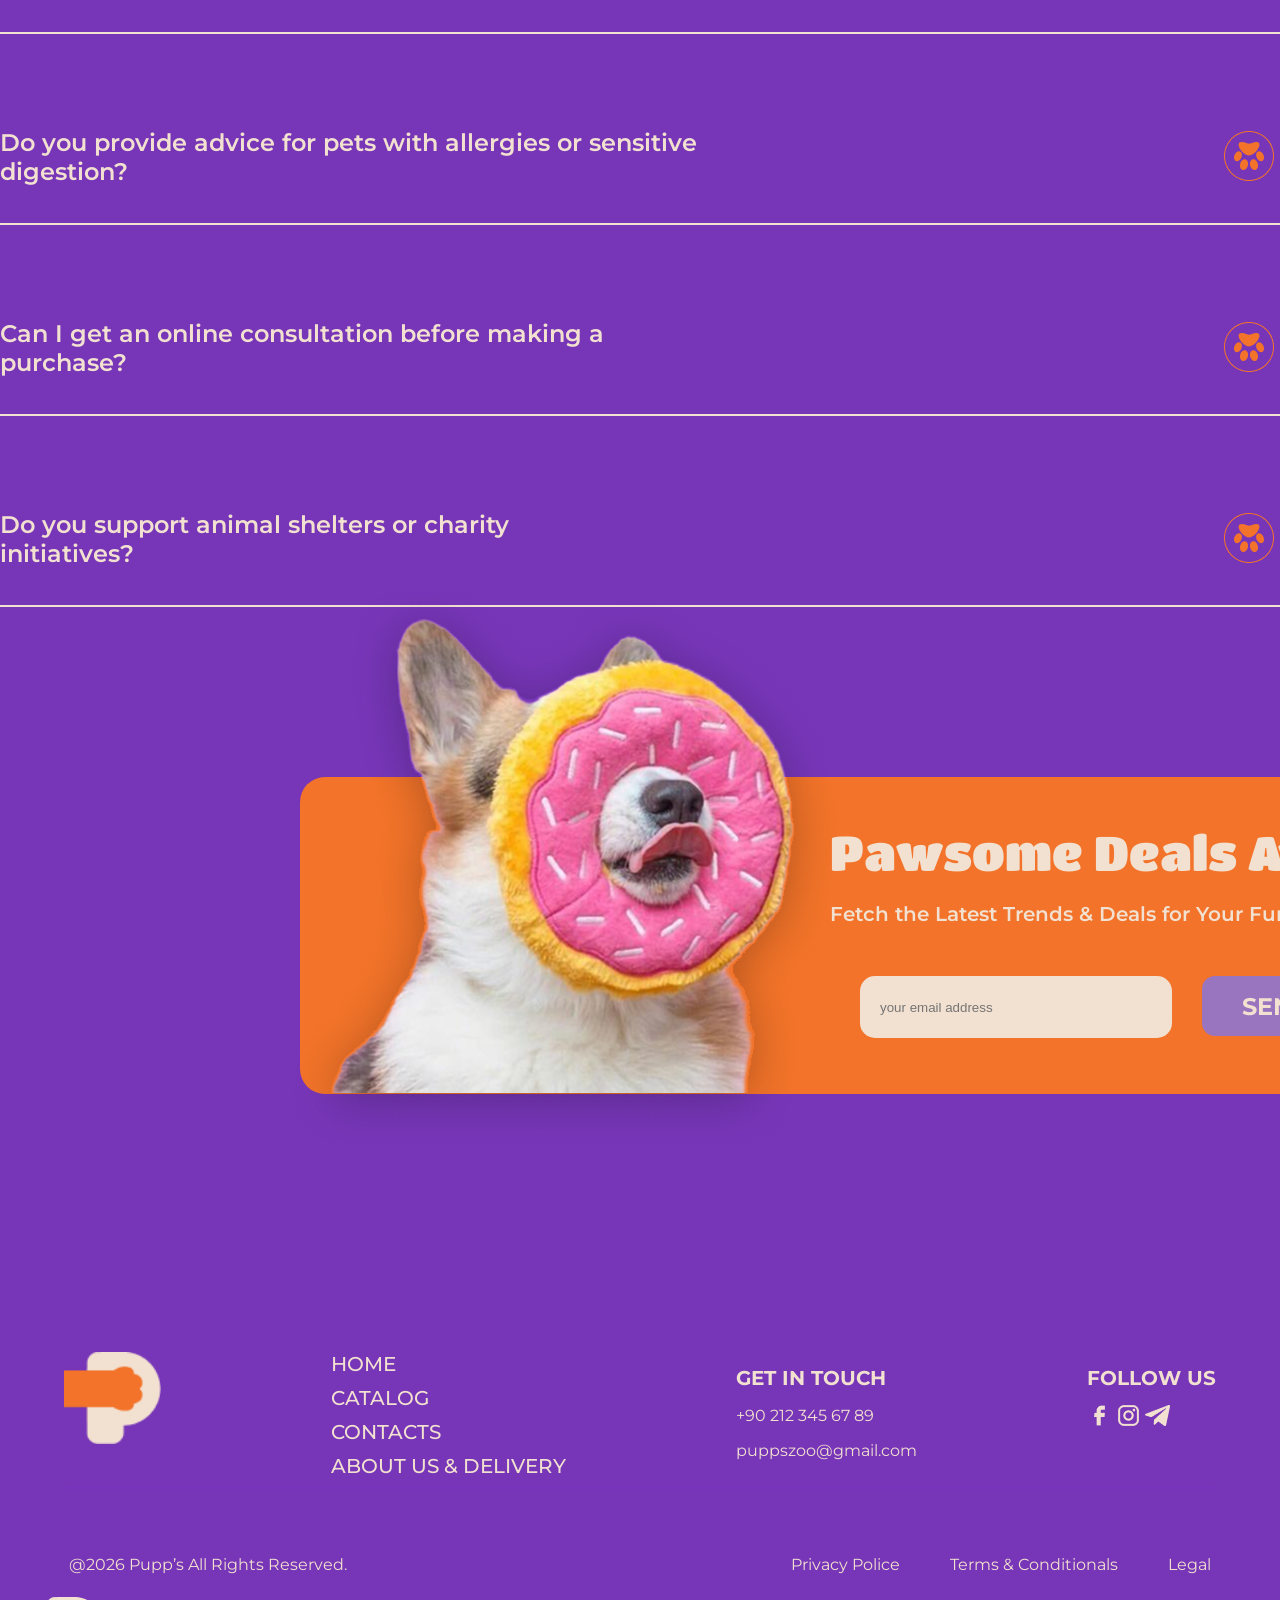
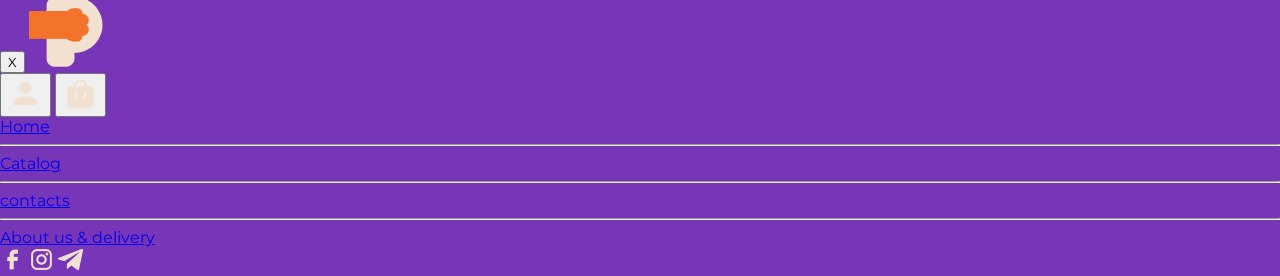
==== commit c4b19846: "update2" ====
--- a/index.html
+++ b/index.html
@@ -10,7 +10,7 @@
 
 <body>
     <header id="top">
-        <a href="#top2"> <img src="images/Logo (2).png" alt="Logo"></a>
+        <a href="#top2"> <img class="logohe" src="images/Logo (2).png" alt="Logo"></a>
 
         <nav>
             <a href="catalog.html">Catalog</a>
@@ -19,11 +19,10 @@
         </nav>
 
         <div>
-            <button><img src="images/cuida_search-outline.png" alt="search"></button>
-            <button><img src="images/mdi_user.png" alt="prof"></button>
-            <button><img src="images/lets-icons_bag-fill.png" alt="shop"></button>
-        </div>
-
+            <button class="search"><img src="images/cuida_search-outline.png" alt="search"></button>
+            <a href="account.html"><button><img src="images/mdi_user.png" alt="prof"></button></a>
+            <button id="btnModal"><img src="images/lets-icons_bag-fill.png" alt="shop"></button>
+        </div>
     </header>
 
     <main>
@@ -38,8 +37,8 @@
                 </div>
                 <div>
                     <h2>-50%</h2>
-                    <img class="serd" src="images/серце.png" alt="серце">
-                    <img class="kot" src="images/котя.png" alt="котя">
+                    <img class="serd" src="images/heart.png" alt="серце">
+                    <img class="kot" src="images/catik.png" alt="котя">
                 </div>
             </div>
             <button class="lapa2"></button>
@@ -111,7 +110,7 @@
 
                 <h1>RECCOMENDED</h1>
 
-                <div>
+                <div class="btnl">
                     <button><img style="opacity: 0.5;" src="images/Frame 16.png" alt="лапа1"></button>
                     <button class="lapa3"></button>
                 </div>
@@ -131,6 +130,8 @@
                         <button>#Food</button>
 
                         <p>13$</p>
+
+                        <button id="buynow" class="buynow">block now</button>
                     </div>
 
                 </div>
@@ -147,6 +148,8 @@
                         <button>#Treats</button>
 
                         <p>4$</p>
+
+                        <button class="buynow">buy now</button>
                     </div>
 
                 </div>
@@ -163,6 +166,8 @@
                         <button>#Vitamins</button>
 
                         <p>7$</p>
+
+                        <button class="buynow">buy now</button>
                     </div>
 
                 </div>
@@ -179,6 +184,8 @@
                         <button>#Beds</button>
 
                         <p>40$</p>
+
+                        <button class="buynow">buy now</button>
                     </div>
 
                 </div>
@@ -192,28 +199,28 @@
 
             <div style="gap: 515px;">
                 <p>Can you help me create a personalized care plan for my pet?</p>
-                <button><img src="images/Frame 18.png" alt=""></button>
+                <button><img src="images/Frame 18.png" alt="lapki"></button>
             </div>
 
             <hr>
 
             <div>
                 <p>Do you provide advice for pets with allergies or sensitive digestion?</p>
-                <button><img src="images/Frame 18.png" alt=""></button>
+                <button><img src="images/Frame 18.png" alt="lapki"></button>
             </div>
 
             <hr>
 
             <div style="gap: 525px;">
                 <p>Can I get an online consultation before making a purchase?</p>
-                <button><img src="images/Frame 18.png" alt=""></button>
+                <button><img src="images/Frame 18.png" alt="lapki"></button>
             </div>
 
             <hr>
 
             <div style="gap: 610px;">
                 <p>Do you support animal shelters or charity initiatives?</p>
-                <button><img src="images/Frame 18.png" alt=""></button>
+                <button><img src="images/Frame 18.png" alt="lapki"></button>
             </div>
 
             <hr>
@@ -231,7 +238,7 @@
 
                     <div class="input2">
                         <input type="email" placeholder="your email address">
-                        <button>SEND</button>
+                        <button id="send">SEND</button>
                     </div>
                 </div>
             </div>
@@ -244,7 +251,7 @@
 
         <div class="tatodiv6">
 
-           <a href="#top"> <img class="logo" src="images/Logo (2).png" alt="Logo"></a>
+            <a href="#top"> <img class="logo" src="images/Logo (2).png" alt="Logo"></a>
 
             <nav>
                 <a href="#">HOME</a>
@@ -259,7 +266,7 @@
                 <p>puppszoo@gmail.com</p>
             </div>
 
-            <div>
+            <div class="imgf">
                 <h1>FOLLOW US</h1>
 
                 <img src="images/gg_facebook.png" alt="f">
@@ -276,8 +283,8 @@
 
             <div class="ptl">
                 <p>Privacy Police</p>
-                <p>Terms & Conditionals</p>
-                <p>Legal</p>
+                <p class="p1">Terms & Conditionals</p>
+                <p class="p2">Legal</p>
             </div>
 
         </div>
@@ -294,23 +301,21 @@
             <button class="sig">SIGN UP</button>
         </div>
 
-        <form action="#">
+        <form action="https://formspree.io/f/mgawlawr" method="post">
 
             <p>Email</p>
-            <input type="email">
+            <input type="email" name="Email">
 
             <p>Password</p>
-            <input type="password">
+            <input type="password" name="password">
             <br>
             <a href="#">Forgot a password?</a>
             <br>
-            <button>log in</button>
-
-            <h3>Don't have an account? <a href="#">Sign up</a></h3>
+            <button class="login" type="submit">log in</button>
+
+            <h3>Don't have an account? <a id="sign" href="#">Sign up</a></h3>
         </form>
     </div>
-
-
 
     <div class="Modal2" id="modal2">
         <button class="close2" id="close2">X</button>
@@ -338,13 +343,11 @@
             <p>Confirm a password</p>
             <input type="password">
 
-            <button>SIGN UP</button>
+            <button class="sign">SIGN UP</button>
 
             <h3>Already have an account? <a href="#">Log in</a></h3>
         </form>
     </div>
-
-
 
     <div class="Modal3" id="modal3">
 
@@ -391,7 +394,7 @@
 
 
             <div class="minib">
-                <img class="b1"  src="images/Rectangle 263 (3).png" alt="img1B">
+                <img class="b1" src="images/Rectangle 263 (3).png" alt="img1B">
 
                 <div>
                     <h3>Brit Vitamins</h3>
@@ -418,7 +421,7 @@
 
 
             <div class="minib">
-                <img class="b1"  src="images/Rectangle 263 (6).png" alt="img1B">
+                <img class="b1" src="images/Rectangle 263 (6).png" alt="img1B">
                 <div>
 
                     <h3>Trixie Cat Scratching Post</h3>
@@ -477,6 +480,51 @@
 
         </div>
     </div>
+
+    <div class="Modal4" id="modal4">
+
+        <img class="imgModal4" id="imgModal4" src="images/modal4.png" alt="modal4">
+        <button class="next" id="next">Next ➩</button>
+
+    </div>
+
+    <div class="Modal5" id="Modal5">
+
+        <img class="imgModal5" id="imgModal5" src="images/modal5.png" alt="modal5">
+        <button class="shopnow" id="shopnow">SHOP NOW</button>
+    </div>
+
+    <div class="Burger" id="Burger">
+
+        <div>
+            <button id="close6">X</button>
+            <a href="#top2"> <img class="logohe" src="images/Logo (2).png" alt="Logo"></a>
+
+            <div>
+                <a href="account.html"><button><img src="images/mdi_user.png" alt="prof"></button></a>
+                <button id="btnModal"><img src="images/lets-icons_bag-fill.png" alt="shop"></button>
+            </div>
+
+        </div>
+
+        <nav>
+            <a href="index.html">Home</a>
+            <hr>
+            <a href="catalog.html">Catalog</a>
+            <hr>
+            <a href="contact.html">contacts</a>
+            <hr>
+            <a href="about.html">About us & delivery</a>
+        </nav>
+
+        <div>
+            <img src="images/gg_facebook.png" alt="f">
+            <img src="images/mdi_instagram.png" alt="i">
+            <img src="images/file-icons_telegram.png" alt="tg">
+        </div>
+    </div>
+
+    <script src="main.js"></script>
 </body>
 
 </html>
--- a/style.css
+++ b/style.css
@@ -19,26 +19,24 @@
      font-family: "Titan One", sans-serif;
 }
 
+button {
+     font-family: "Montserrat", sans-serif;
+}
+
 html {
      scroll-behavior: smooth;
 }
 
-
-
-
-
+/* header */
 header {
      width: 100%;
      height: 90px;
 
-
-
      display: flex;
      gap: 400px;
 
      justify-content: center;
      align-items: center;
-
 }
 
 header nav {
@@ -50,9 +48,7 @@
 }
 
 header a {
-
-     font-weight: 600;
-     font-style: SemiBold;
+     font-weight: 600;
      font-size: 20px;
      text-transform: uppercase;
 
@@ -61,9 +57,7 @@
      color: var(--white);
 
      transition: 0.5s;
-
-}
-
+}
 
 header a:hover {
      transform: scale(1.1);
@@ -73,18 +67,27 @@
 header button {
      background: none;
      border: none;
-}
-
-
-
-
+
+     transition: 0.5s;
+}
+
+header button:hover {
+     transform: scale(1.1);
+}
+
+header div {
+     display: flex;
+     gap: 10px;
+}
+
+/* section1 */
 .sec1 {
      width: 100%;
      height: 550px;
-
-
-
-
+     display: flex;
+     justify-content: center;
+     align-items: center;
+     gap: 0px;
 }
 
 .sec1 button {
@@ -97,20 +100,16 @@
      height: 356px;
 
      background-image: url(images/Subtract\ \(1\).png);
-
      background-size: cover;
 
-     position: relative;
-     left: 308px;
-
      display: flex;
      gap: 200px;
 }
 
 .lapa1 {
      position: relative;
-     top: 205px;
-     left: 280px;
+     top: 0px;
+     left: 30px;
 
      background-image: url(images/Frame\ 16.png);
      background-size: cover;
@@ -127,8 +126,8 @@
 
 .lapa2 {
      position: relative;
-     top: -205px;
-     left: 1300px;
+     top: 0px;
+     left: -30px;
 
      background-image: url(images/Frame\ 17.png);
      background-size: cover;
@@ -143,12 +142,10 @@
      transform: scale(0.95);
 }
 
-
-
 .kot {
      position: relative;
-     top: -280px;
-     left: -40px;
+     top: -290px;
+     left: -50px;
 }
 
 .serd {
@@ -170,7 +167,6 @@
      left: -200px;
 
      z-index: 300;
-
 }
 
 .sec1 h1 {
@@ -208,453 +204,414 @@
      position: relative;
      top: -40px;
      left: 50px;
-
-}
-
-
-
-
+}
+
+/* section2 */
 .sec2 {
      width: 100%;
      height: 766px;
-
-
 }
 
 .sec2 h1 {
+     font-weight: 400;
+     font-size: 64px;
+     text-transform: uppercase;
+
+     text-align: center;
+}
+
+.sec2 h2 {
+     width: 300px;
+     height: 47px;
+
+     border-radius: 15px;
+     background-color: #F2E0D066;
+
+     font-weight: 600;
+     font-style: SemiBold;
+     font-size: 24px;
+     text-transform: capitalize;
+
+     padding-top: 15px;
+     padding-left: 22px;
+}
+
+.sec2 div :nth-child(1) {
+
+     position: absolute;
+     transform: rotate(12deg);
+
+     top: 780px;
+     left: 380px;
+
+     z-index: 4;
+}
+
+.sec2 div :nth-child(2) {
+
+     position: absolute;
+
+
+     top: 980px;
+     left: 370px;
+
+     z-index: 4;
+     width: 340px;
+
+}
+
+.sec2 div :nth-child(3) {
+
+     position: absolute;
+     transform: rotate(-14deg);
+
+     top: 1180px;
+     left: 320px;
+
+     z-index: 4;
+     width: 385px;
+
+}
+
+.sec2 div :nth-child(4) {
+
+     position: absolute;
+     transform: rotate(-13deg);
+
+     top: 780px;
+     left: 1050px;
+
+     z-index: 4;
+     width: 330px;
+
+}
+
+.sec2 div :nth-child(5) {
+
+     position: absolute;
+
+
+     top: 950px;
+     left: 1100px;
+
+     z-index: 4;
+     width: 331px;
+
+}
+
+.sec2 div :nth-child(6) {
+
+     position: absolute;
+     transform: rotate(17deg);
+
+     top: 1100px;
+     left: 1120px;
+
+     z-index: 4;
+     width: 280px;
+
+}
+
+.sec2 div :nth-child(7) {
+
+     position: absolute;
+
+
+     top: 735px;
+     left: 280px;
+
+     z-index: 4;
+
+
+}
+
+.sec2 div :nth-child(8) {
+
+     position: absolute;
+
+
+     top: 800px;
+     left: 280px;
+
+     z-index: 4;
+
+
+}
+
+.sec2 div :nth-child(9) {
+
+     position: absolute;
+
+
+     top: 1000px;
+     left: 1410px;
+
+     z-index: 4;
+
+
+}
+
+.sec2 div :last-child {
+
+     position: absolute;
+
+
+     top: 800px;
+     left: 560px;
+
+     z-index: 5;
+
+
+}
+
+/* section3 */
+.sec3 {
+     width: 100%;
+     height: 715px;
+}
+
+.sec3 h1 {
 
      font-weight: 400;
      font-style: Regular;
      font-size: 64px;
      text-transform: uppercase;
 
-     text-align: center;
-}
-
-
-.sec2 h2 {
-     width: 300px;
-     height: 47px;
+     position: relative;
+     left: 65px;
+
+}
+
+.tatodiv2 {
+     display: flex;
+     justify-content: center;
+     align-items: center;
+     gap: 52px;
+}
+
+.tatodiv3 {
+     display: flex;
+     justify-content: center;
+     align-items: center;
+     gap: 32px;
+
+     margin-top: 30px;
+}
+
+.tatodiv2 div {
+     width: 565px;
+     height: 197px;
 
      border-radius: 15px;
+
+     background-color: #BADAFF66;
+
+
+     display: flex;
+     gap: 80px;
+
+     align-items: center;
+
+     transition: 0.5s;
+
+}
+
+.tatodiv2 div:hover {
      background-color: #F2E0D066;
-
-
-
-     font-weight: 600;
-     font-style: SemiBold;
-     font-size: 24px;
-     text-transform: capitalize;
-
-     padding-top: 15px;
-     padding-left: 22px;
-
-}
-
-
-.sec2 div :nth-child(1) {
-
-     position: absolute;
-     transform: rotate(12deg);
-
-     top: 780px;
-     left: 380px;
-
-     z-index: 4;
-
-
-}
-
-
-
-.sec2 div :nth-child(2) {
-
-     position: absolute;
-
-
-     top: 980px;
-     left: 370px;
-
-     z-index: 4;
-     width: 340px;
-
-}
-
-
-
-.sec2 div :nth-child(3) {
-
-     position: absolute;
-     transform: rotate(-14deg);
-
-     top: 1180px;
-     left: 320px;
-
-     z-index: 4;
-     width: 385px;
-
-}
-
-
-
-.sec2 div :nth-child(4) {
-
-     position: absolute;
-     transform: rotate(-13deg);
-
-     top: 780px;
-     left: 1050px;
-
-     z-index: 4;
-     width: 330px;
-
-}
-
-
-
-.sec2 div :nth-child(5) {
-
-     position: absolute;
-
-
-     top: 950px;
-     left: 1100px;
-
-     z-index: 4;
-     width: 331px;
-
-}
-
-
-
-.sec2 div :nth-child(6) {
-
-     position: absolute;
-     transform: rotate(17deg);
-
-     top: 1100px;
-     left: 1120px;
-
-     z-index: 4;
-     width: 280px;
-
-}
-
-
-
-
-.sec2 div :last-child {
-
-     position: absolute;
-
-
-     top: 800px;
-     left: 560px;
-
-     z-index: 5;
-
-
-}
-
-
-.sec2 div :nth-child(7) {
-
-     position: absolute;
-
-
-     top: 735px;
-     left: 280px;
-
-     z-index: 4;
-
-
-}
-
-
-
-.sec2 div :nth-child(8) {
-
-     position: absolute;
-
-
-     top: 800px;
-     left: 280px;
-
-     z-index: 4;
-
-
-}
-
-
-
-
-.sec2 div :nth-child(9) {
-
-     position: absolute;
-
-
-     top: 1000px;
-     left: 1410px;
-
-     z-index: 4;
-
-
-}
-
-
-
-
-.sec3 {
-     width: 100%;
-     height: 715px;
-}
-
-
-.sec3 h1 {
+}
+
+.tatodiv2 h2 {
+
+     font-weight: 600;
+     font-style: SemiBold;
+     font-size: 40px;
+     ;
+     text-transform: uppercase;
+
+}
+
+.kot2 {
+     position: relative;
+     top: 7px;
+     left: 40px;
+}
+
+.tatodiv3 div {
+     width: 273px;
+     height: 197px;
+
+     border-radius: 15px;
+
+     background-color: #BADAFF66;
+
+
+     display: flex;
+     gap: 33px;
+
+     align-items: center;
+
+     transition: 0.5s;
+}
+
+.tatodiv3 div:hover {
+     background-color: #F2E0D066;
+}
+
+/* section4 */
+.tatodiv8 {
+     display: flex;
+     justify-content: center;
+     align-items: center;
+     gap: 800px;
+}
+
+.tatodiv8 h1 {
 
      font-weight: 400;
      font-style: Regular;
      font-size: 64px;
      text-transform: uppercase;
 
-     position: relative;
-     left: 65px;
-
-}
-
-
-.tatodiv2 {
+}
+
+.tatodiv8 button {
+     border: none;
+     background-color: transparent;
+}
+
+.lapa3 {
+     background-image: url(images/Frame\ 17.png);
+     background-size: cover;
+     width: 50px;
+     height: 50px;
+
+     transition: transform 0.3s;
+}
+
+.lapa3:active {
+     background-image: url(images/Property\ 1=Variant2.png);
+     transform: scale(0.95);
+}
+
+.tatodiv4 {
      display: flex;
      justify-content: center;
-     align-items: center;
-     gap: 52px;
-}
-
-
-
-.tatodiv3 {
-     display: flex;
-     justify-content: center;
-     align-items: center;
-     gap: 32px;
-
-     margin-top: 30px;
-}
-
-
-.tatodiv2 div {
-     width: 565px;
-     height: 197px;
+     align-items: top;
+     gap: 20px;
+}
+
+.tatodiv4 h2 {
+
+     font-weight: 700;
+     font-style: Bold;
+     font-size: 16px;
+
+     position: relative;
+     top: -30px;
+     left: 21px;
+
+
+}
+
+.tatodiv4 h3 {
+
+     font-weight: 400;
+     font-style: Regular;
+     font-size: 14px;
+
+     width: 231px;
+
+
+     position: relative;
+     top: -35px;
+     left: 21px;
+}
+
+
+.tatodiv4 button {
+     width: 66px;
+     height: 20px;
+
+     border-radius: 9px;
+     border: none;
+
+     background-color: #FFFFFF4D;
+
+
+     font-weight: 400;
+     font-style: Regular;
+     font-size: 9px;
+
+     color: var(--black);
+
+
+     position: relative;
+     top: -40px;
+     left: 21px;
+
+}
+
+
+.tatodiv4 p {
+
+     font-weight: 600;
+     font-style: SemiBold;
+     font-size: 20px;
+     text-transform: uppercase;
+
+     position: relative;
+     top: -83px;
+     left: 220px;
+
+
+}
+
+
+.div1 {
+     width: 273px;
+     height: 341px;
+
+     background-color: var(--orange);
 
      border-radius: 15px;
 
-     background-color: #BADAFF66;
-
-
-     display: flex;
-     gap: 80px;
-
-     align-items: center;
-
-     transition: 0.5s;
-
-}
-
-.tatodiv2 div:hover {
-     background-color: #F2E0D066;
-}
-
-
-.tatodiv2 h2 {
-
-     font-weight: 600;
-     font-style: SemiBold;
-     font-size: 40px;
-     ;
-     text-transform: uppercase;
-
-}
-
-
-.kot2 {
-     position: relative;
-     top: 7px;
-     left: 40px;
-}
-
-
-
-.tatodiv3 div {
-     width: 273px;
-     height: 197px;
-
-     border-radius: 15px;
-
-     background-color: #BADAFF66;
-
-
-     display: flex;
-     gap: 33px;
-
-     align-items: center;
-
-     transition: 0.5s;
-}
-
-.tatodiv3 div:hover {
-     background-color: #F2E0D066;
-}
-
-
-
-
-.tatodiv8 {
-     display: flex;
-     justify-content: center;
-     align-items: center;
-     gap: 800px;
-}
-
-.tatodiv8 h1 {
+     transition: 1s;
+
+     position: relative;
+
+     cursor: pointer;
+}
+
+
+.div1:hover {
+     height: 417px;
+
+}
+
+
+.serd2 {
+
+     position: relative;
+     top: -210px;
+     left: 230px;
+}
+
+
+
+
+/* section5 */
+.sec5 {
+     width: 100%;
+     height: 780px;
+}
+
+.sec5 h1 {
 
      font-weight: 400;
      font-style: Regular;
      font-size: 64px;
      text-transform: uppercase;
 
-}
-
-
-.tatodiv8 button {
-     border: none;
-     background-color: transparent;
-}
-
-.lapa3 {
-
-
-     background-image: url(images/Frame\ 17.png);
-     background-size: cover;
-     width: 50px;
-     height: 50px;
-
-     transition: transform 0.3s;
-}
-
-.lapa3:active {
-     background-image: url(images/Property\ 1=Variant2.png);
-     transform: scale(0.95);
-}
-
-
-.tatodiv4 {
-     display: flex;
-     justify-content: center;
-     align-items: center;
-     gap: 20px;
-}
-
-
-.tatodiv4 h2 {
-
-     font-weight: 700;
-     font-style: Bold;
-     font-size: 16px;
-
-     position: relative;
-     top: -30px;
-     left: 21px;
-
-
-}
-
-.tatodiv4 h3 {
-
-     font-weight: 400;
-     font-style: Regular;
-     font-size: 14px;
-
-     width: 231px;
-
-
-     position: relative;
-     top: -35px;
-     left: 21px;
-}
-
-
-.tatodiv4 button {
-     width: 66px;
-     height: 20px;
-
-     border-radius: 9px;
-     border: none;
-
-     background-color: #FFFFFF4D;
-
-
-     font-weight: 400;
-     font-style: Regular;
-     font-size: 9px;
-
-     color: var(--black);
-
-
-     position: relative;
-     top: -40px;
-     left: 21px;
-
-}
-
-
-.tatodiv4 p {
-
-     font-weight: 600;
-     font-style: SemiBold;
-     font-size: 20px;
-     text-transform: uppercase;
-
-     position: relative;
-     top: -83px;
-     left: 220px;
-
-
-}
-
-
-.div1 {
-     width: 273px;
-     height: 341px;
-
-     background-color: var(--orange);
-
-     border-radius: 15px;
-}
-
-
-.serd2 {
-
-     position: relative;
-     top: -210px;
-     left: 230px;
-}
-
-
-
-
-
-.sec5 {
-     width: 100%;
-     height: 780px;
-}
-
-.sec5 h1 {
-
-     font-weight: 400;
-     font-style: Regular;
-     font-size: 64px;
-     text-transform: uppercase;
-
      margin-top: 150px;
 
      position: relative;
@@ -698,7 +655,7 @@
      margin-top: 13px;
 }
 
-
+/* section6 */
 .sec6 {
      width: 100%;
      height: 575px;
@@ -791,7 +748,7 @@
 
 
 
-
+/* footer */
 footer {
      width: 100%;
      height: 245px;
@@ -894,13 +851,46 @@
 
      background-color: white;
 
-     position: absolute;
+     position: fixed;
      top: 100px;
-     left: 0px;
+     left: 500px;
 
      display: none;
 
      z-index: 99999;
+}
+
+.tatodiv4 .buynow {
+     width: 231px;
+     height: 41px;
+     text-transform: uppercase;
+     transition: 1s;
+
+     background-color: #9A75BF;
+
+     font-weight: 700;
+     font-style: Bold;
+     font-size: 20px;
+     color: var(--white);
+     top: -80px;
+
+     opacity: 0;
+     cursor: pointer;
+}
+
+.div1:hover .buynow {
+     opacity: 1;
+
+}
+
+.div1:active .buynow {
+     background-color: var(--black);
+     border: 2px solid #F2E0D0;
+     border-radius: 10px;
+}
+
+.buynow:hover {
+     background-color: #7736B8;
 }
 
 .close1 {
@@ -1009,6 +999,53 @@
 }
 
 
+.login:hover {
+     background-color: #F24405;
+}
+
+.login:active {
+     background-color: var(--black);
+     border: 2px solid #F27329;
+
+
+}
+
+
+.sign:hover {
+     background-color: #F24405;
+}
+
+.sign:active {
+     background-color: var(--black);
+     border: 2px solid #F27329;
+
+     color: #F27329;
+}
+
+
+.send:hover {
+     background-color: #F24405;
+}
+
+.send:active {
+     background-color: var(--black);
+     border: 2px solid #F27329;
+
+     color: #F27329;
+}
+
+.send {
+
+     font-weight: 700;
+     font-style: Bold;
+     font-size: 24px;
+     text-transform: uppercase;
+     transition: 0.3s;
+
+}
+
+
+
 .Modal1 h3 {
 
      font-weight: 500;
@@ -1029,17 +1066,15 @@
 
 
 
-
-
 .Modal2 {
      width: 700px;
      height: 856px;
 
      background-color: white;
 
-     position: absolute;
-     top: 100px;
-     left: 0px;
+     position: fixed;
+     top: 2px;
+     left: 500px;
 
      display: none;
 
@@ -1172,8 +1207,14 @@
 
      z-index: 99999;
 
+     animation: trans 1.5s;
+
+
+
+}
+
+#modal3 {
      display: none;
-
 }
 
 .cast .close3 {
@@ -1186,6 +1227,18 @@
      top: -20px;
      left: 670px;
 }
+
+@keyframes trans {
+     0% {
+          transform: translateX(746px);
+     }
+
+     100% {
+          transform: translateX(0px);
+     }
+}
+
+
 
 
 .Modal3 h1 {
@@ -1200,6 +1253,8 @@
      position: relative;
      top: -130px;
      left: 30px;
+
+     width: 108px;
 
 }
 
@@ -1563,7 +1618,7 @@
 
 .sec16 {
      width: 100%;
-     height: 5500px;
+     height: 1300px;
 
 }
 
@@ -1669,6 +1724,10 @@
      left: 220px;
 
 
+}
+
+.sec16pr .div1 p {
+     width: 60px;
 }
 
 .sec16 .tatodiv12 {
@@ -1969,34 +2028,820 @@
      display: flex;
      justify-content: center;
      align-items: center;
+     gap: 30px;
+
+}
+
+.sec10 img {
+     border-radius: 20px;
+     border: none;
+}
+
+
+.sec11 h1 {
+
+     font-weight: 600;
+     font-style: SemiBold;
+     font-size: 32px;
+
+}
+
+
+.sec11 p {
+
+     font-weight: 400;
+     font-style: Regular;
+     font-size: 16px;
+
+     width: 430px;
+     line-height: 25px;
+
+}
+
+
+.sec11 h4 {
+     width: 414px;
+
+     font-weight: 600;
+     font-style: SemiBold;
+     font-size: 18px;
+
+     margin-bottom: 20px;
+}
+
+
+.rabbit {
+     position: relative;
+     top: 63px;
+     left: 37%;
+}
+
+.tatodivA {
+     width: 1150px;
+     height: 332px;
+
+     background-color: var(--orange);
+
+     border-radius: 15px;
+
+     color: var(--white);
+
+     display: flex;
+     justify-content: center;
+     align-items: center;
+     gap: 155px;
+     position: relative;
+     left: 17%;
+}
+
+
+.sec11 .flex {
+     display: flex;
+     justify-content: center;
+     align-items: center;
+     gap: 30px;
+}
+
+.sec11 .flex2 {
+     display: flex;
+     justify-content: center;
+     align-items: center;
+     gap: 30px;
+}
+
+.sec11 span {
+
+     font-weight: 600;
+     font-style: SemiBold;
+     font-size: 20px;
+
+
+}
+
+.sec11 hr {
+     width: 0px;
+     height: 235px;
+     border-width: 2px;
+     border-style: dashed;
+     dashes: 9, 9;
+
+     border-color: white;
+}
+
+.sec11 {
+     height: 870px;
+}
+
+.sec7 h2 {
+
+     font-weight: 600;
+     font-style: SemiBold;
+     font-size: 15px;
+     margin-top: 50px;
+
+     position: relative;
+     left: 85px;
+
+}
+
+.sec7 h1 {
+
+     width: 630px;
+     font-weight: 700;
+     font-style: Bold;
+     font-size: 40px;
+     text-transform: uppercase;
+
+}
+
+
+.sec7 p {
+
+     width: 516px;
+     font-weight: 600;
+     font-style: SemiBold;
+     font-size: 14px;
+     color: #290E46;
+
+
+     position: relative;
+     top: 10px;
+     left: 39px;
+
+}
+
+.sec7 h3 {
+
+     font-weight: 700;
+     font-style: Bold;
+     font-size: 24px;
+     text-transform: uppercase;
+
+     color: #290E46;
+
+     position: relative;
+     top: 23px;
+     left: 39px;
+}
+
+
+.sec7 hr {
+     width: 513px;
+     height: 0px;
+     border-width: 1px;
+
+     color: var(--white);
+
+
+     position: relative;
+     top: 16px;
+     left: -17px;
+
+}
+
+.sec7 .tatodiv11-p .treats {
+     width: 111px;
+     height: 23px;
+
+     background-color: #FFFFFF4D;
+     border-radius: 9px;
+     border: none;
+
+
+     font-weight: 400;
+     font-style: Regular;
+     font-size: 16px;
+
+
+}
+
+
+.g100 {
+     width: 143px;
+     height: 40px;
+     background: none;
+     border-radius: 10px;
+     border: 1px solid #F27329;
+
+
+     font-weight: 500;
+     font-style: Medium;
+     font-size: 16px;
+     color: var(--white);
+
+}
+
+
+.d7 {
+     width: 133px;
+     height: 60px;
+     background: none;
+     border-radius: 9px;
+     border: 1px solid white;
+
+     font-weight: 600;
+     font-style: SemiBold;
+     font-size: 40px;
+     color: var(--white);
+}
+
+.buy {
+     width: 192px;
+     height: 60px;
+
+     background-color: var(--orange);
+     border: none;
+     border-radius: 9px;
+
+     display: flex;
+     justify-content: space-evenly;
+     align-items: center;
+
+     font-weight: 800;
+     font-style: ExtraBold;
+     font-size: 24px;
+     color: var(--white);
+
+}
+
+
+.butonu {
+     display: flex;
+     gap: 25px;
+
+     position: relative;
+     top: 25px;
+     left: 280px;
+}
+
+
+.product {
+     width: 632px;
+     height: 284px;
+
+     background-color: #F2E0D04D;
+     border-radius: 9px;
+}
+
+
+
+.sec8 h1 {
+
+     font-weight: 400;
+     font-style: Regular;
+     font-size: 64px;
+     text-transform: uppercase;
+
+}
+
+.tatodiv22 button {
+     border: none;
+     background: none;
+}
+
+
+.tatodiv11-p {
+     display: flex;
+     justify-content: center;
+     align-items: center;
+     gap: 150px;
+     margin-top: 50px;
+}
+
+.kts {
+     width: 470px;
+}
+
+.tochki {
+     position: relative;
+     left: 209px;
+     margin-bottom: 8px;
+     margin-top: 8px;
+}
+
+.product img {
+     position: absolute;
+     top: 570px;
+     left: 1430px;
+}
+
+.tatodiv22 {
+     display: flex;
+     justify-content: center;
+     align-items: center;
+     gap: 550px;
+
+     margin-top: 100px;
+
+}
+
+.sec8 {
+     height: 600px;
+}
+
+
+
+.sec12 h1 {
+     font-weight: 400;
+     font-size: 64px;
+     text-transform: uppercase;
+
+     position: relative;
+     top: 50px;
+     left: 90px;
+}
+
+.bAK {
+     position: relative;
+     top: -120px;
+     left: 370px;
+
+     display: flex;
      gap: 20px;
-
-}
-
-
-.sec11 h1 {
-  
-     font-weight: 600;
-     font-style: SemiBold;
-     font-size: 32px;
-    
-}
-
-
-.sec11 p {
-   
-font-weight: 400;
-font-style: Regular;
-font-size: 16px;
-
-}
-
-
-.sec11 h4 {
-  width: 114px;   
-
-font-weight: 600;
-font-style: SemiBold;
-font-size: 18px;
-
+}
+
+.bAK button {
+     font-weight: 600;
+     font-size: 20px;
+
+     background-color: #F2E0D0;
+     border: none;
+     color: white;
+
+     padding: 10px 20px;
+     border-radius: 5px;
+     cursor: pointer;
+}
+
+.sec12 button {
+     border: none;
+     background: none;
+}
+
+.tatodivAK {
+     background-color: #F2E0D066;
+     border-radius: 30px;
+     width: 1138px;
+     height: 491px;
+
+     position: relative;
+     left: 290px;
+
+     display: flex;
+     justify-content: space-around;
+     align-items: center;
+     gap: 111px;
+}
+
+.sec12 img {
+     position: relative;
+     top: 50px;
+     left: 815px;
+
+     z-index: 9999;
+}
+
+/* --- Профіль: три колонки --- */
+
+.profile {
+     display: flex;
+     gap: 80px;
+
+     width: auto;
+
+     position: relative;
+     top: 60px;
+     left: -500px;
+}
+
+.profile>div {
+     display: flex;
+     flex-direction: column;
+     gap: 40px;
+     min-width: 220px;
+}
+
+.profile h4 {
+     font-weight: 700;
+     font-size: 20px;
+     color: var(--black);
+     margin: 0 0 8px 0;
+     white-space: nowrap;
+}
+
+.profile p {
+     font-weight: 500;
+     font-size: 16px;
+     color: var(--black);
+     margin: 0;
+     white-space: nowrap;
+}
+
+/* адреса — окрема логіка переносу */
+.profile div:last-child {
+     min-width: 260px;
+}
+
+.profile div:last-child p {
+     white-space: normal;
+     max-width: 260px;
+     line-height: 1.4;
+     margin-bottom: 16px;
+}
+
+.profile div:last-child p img {
+     vertical-align: middle;
+     margin-right: 6px;
+}
+
+
+.pimg {
+     line-height: 25px;
+}
+
+
+.pimg img {
+     position: relative;
+     top: 10px;
+     left: -5px;
+}
+
+.content button img {
+     position: relative;
+     top: 55px;
+     left: 240px;
+}
+
+
+
+.orders p {
+
+     font-weight: 400;
+     font-style: Regular;
+     font-size: 13px;
+
+     color: var(--black);
+}
+
+.orders span {
+
+     font-weight: 500;
+     font-style: Medium;
+     font-size: 13px;
+
+     color: #290E46;
+}
+
+
+.d05 {
+     width: 875px;
+     height: 114px;
+
+     background-color: var(--white);
+     border-radius: 15px;
+
+     display: flex;
+     justify-content: space-evenly;
+     align-items: center;
+     gap: 200px;
+
+     margin-top: 16px;
+}
+
+
+.gsp1 {
+     display: flex;
+     gap: 30px;
+}
+
+
+.liked h2 {
+
+     font-weight: 700;
+     font-style: Bold;
+     font-size: 16px;
+
+     margin-top: -15px;
+     padding-left: 20px;
+}
+
+.liked h3 {
+     width: 230px;
+
+     font-weight: 400;
+     font-style: Regular;
+     font-size: 14px;
+
+     margin-top: -10px;
+     padding-left: 20px;
+
+}
+
+.liked button {
+     width: 66px;
+     height: 20px;
+     border-radius: 9px;
+
+     margin-left: 20px;
+
+     font-weight: 400;
+     font-style: Regular;
+     font-size: 9px;
+
+     background-color: #FFFFFF4D;
+     border: 1px solid white;
+}
+
+.liked p {
+
+     font-weight: 600;
+     font-style: SemiBold;
+     font-size: 20px;
+     text-transform: uppercase;
+
+     position: relative;
+     top: -42px;
+     left: 220px;
+
+}
+
+
+.tatodivlike {
+     display: flex;
+     justify-content: center;
+     align-items: center;
+     gap: 21px;
+
+     margin-top: 33px;
+}
+
+
+
+.imgModal4 {
+     width: 795px;
+     height: 526px;
+
+     position: relative;
+     top: -1000px;
+     left: 450px;
+
+
+}
+
+
+.next {
+     width: 207px;
+     height: 72px;
+
+     background-color: var(--orange);
+     border: none;
+
+     position: relative;
+     top: -1030px;
+     left: 230px;
+
+     font-weight: 700;
+     font-style: Bold;
+     font-size: 24px;
+     color: var(--white);
+
+
+}
+
+
+.imgModal5 {
+     width: 764px;
+     height: 806px;
+
+     position: relative;
+     top: -1200px;
+     left: 450px;
+
+
+
+}
+
+.shopnow {
+     width: 327px;
+     height: 97px;
+     background-color: var(--orange);
+     border: none;
+
+     font-weight: 700;
+     font-style: Bold;
+     font-size: 24px;
+     color: var(--white);
+
+     position: relative;
+     top: -1275px;
+     left: -247px;
+}
+
+
+.Modal4 {
+     display: none;
+}
+
+.Modal5 {
+     display: none;
+}
+
+
+
+
+@media(width:402px) {
+     .logohe {
+          width: 45px;
+          height: 42px;
+     }
+
+     header nav {
+          display: none;
+     }
+
+     header div button {
+          width: 30px;
+          height: 30px;
+     }
+
+     .search {
+          display: none;
+     }
+
+
+     .sec1 h1 {
+          font-size: 50px;
+     }
+
+     .tatodiv1 button {
+          width: 192px;
+          height: 36px;
+
+          font-size: 18px;
+     }
+
+     .tatodiv1 h2 {
+          font-size: 36px;
+     }
+
+     .serd {
+          width: 118px;
+          height: 141px;
+     }
+
+     .kot {
+          width: 230px;
+          height: 259px;
+     }
+
+     .lapa1 {
+          display: none;
+     }
+
+     .lapa2 {
+          display: none;
+     }
+
+
+     .sec2 h1 {
+          font-size: 36px;
+     }
+
+     .sec2 h2 {
+          font-size: 16px;
+     }
+
+     .sec2 img {
+          width: 54px;
+          height: 99px;
+     }
+
+
+     .sec3 h1 {
+          font-size: 36px;
+     }
+
+     .tatodiv2 div {
+          width: 362px;
+          height: 98px;
+     }
+
+     .tatodiv2 img {
+          width: 362px;
+          height: 98px;
+
+          font-size: 32px;
+     }
+
+     .tatodiv3 div {
+          width: 174px;
+          height: 98px;
+     }
+
+     .tatodiv3 img {
+          width: 172px;
+          height: 98px;
+
+          font-size: 20px;
+     }
+
+
+     .tatodiv8 h1 {
+          font-size: 36px;
+     }
+
+     .btnl {
+          display: none;
+     }
+
+
+     .sec5 h1 {
+          font-size: 36px;
+     }
+
+     .sec5 p {
+          width: 293px;
+          height: 42px;
+          font-size: 16px;
+     }
+
+     .sec5 button {
+          width: 40px;
+          height: 40px;
+     }
+
+     .sec5 hr {
+          width: 362px;
+     }
+
+
+     .tatodiv5 img {
+          width: 246px;
+          height: 252px;
+     }
+
+     .tatodiv5 h1 {
+          font-size: 24px;
+     }
+
+     .tatodiv5 p {
+          width: 279px;
+          height: 40px;
+          font-size: 16px;
+     }
+
+     .input2 input {
+          width: 208px;
+          height: 43px;
+          font-size: 13px;
+     }
+
+     .input2 button {
+          width: 107px;
+          height: 41px;
+          font-size: 16px;
+     }
+
+     .tatodiv5 {
+          width: 362px;
+          height: 196px;
+          border-radius: 25px;
+     }
+
+
+     .tatodiv6 img {
+          width: 51px;
+          height: 41px;
+     }
+
+     .tatodiv6 nav a {
+          font-size: 20px;
+     }
+
+     .tatodiv6 div h1 {
+          display: none;
+     }
+
+     .tatodiv6 p {
+          width: 216px;
+          height: 54px;
+          font-size: 20px;
+     }
+
+     .imgf img {
+          width: 45px;
+          height: 45px;
+     }
+
+     .p1 {
+          display: none;
+     }
+
+     .p2 {
+          display: none;
+     }
+
+     .tatodiv7 p {
+          font-size: 16px;
+     }
 }
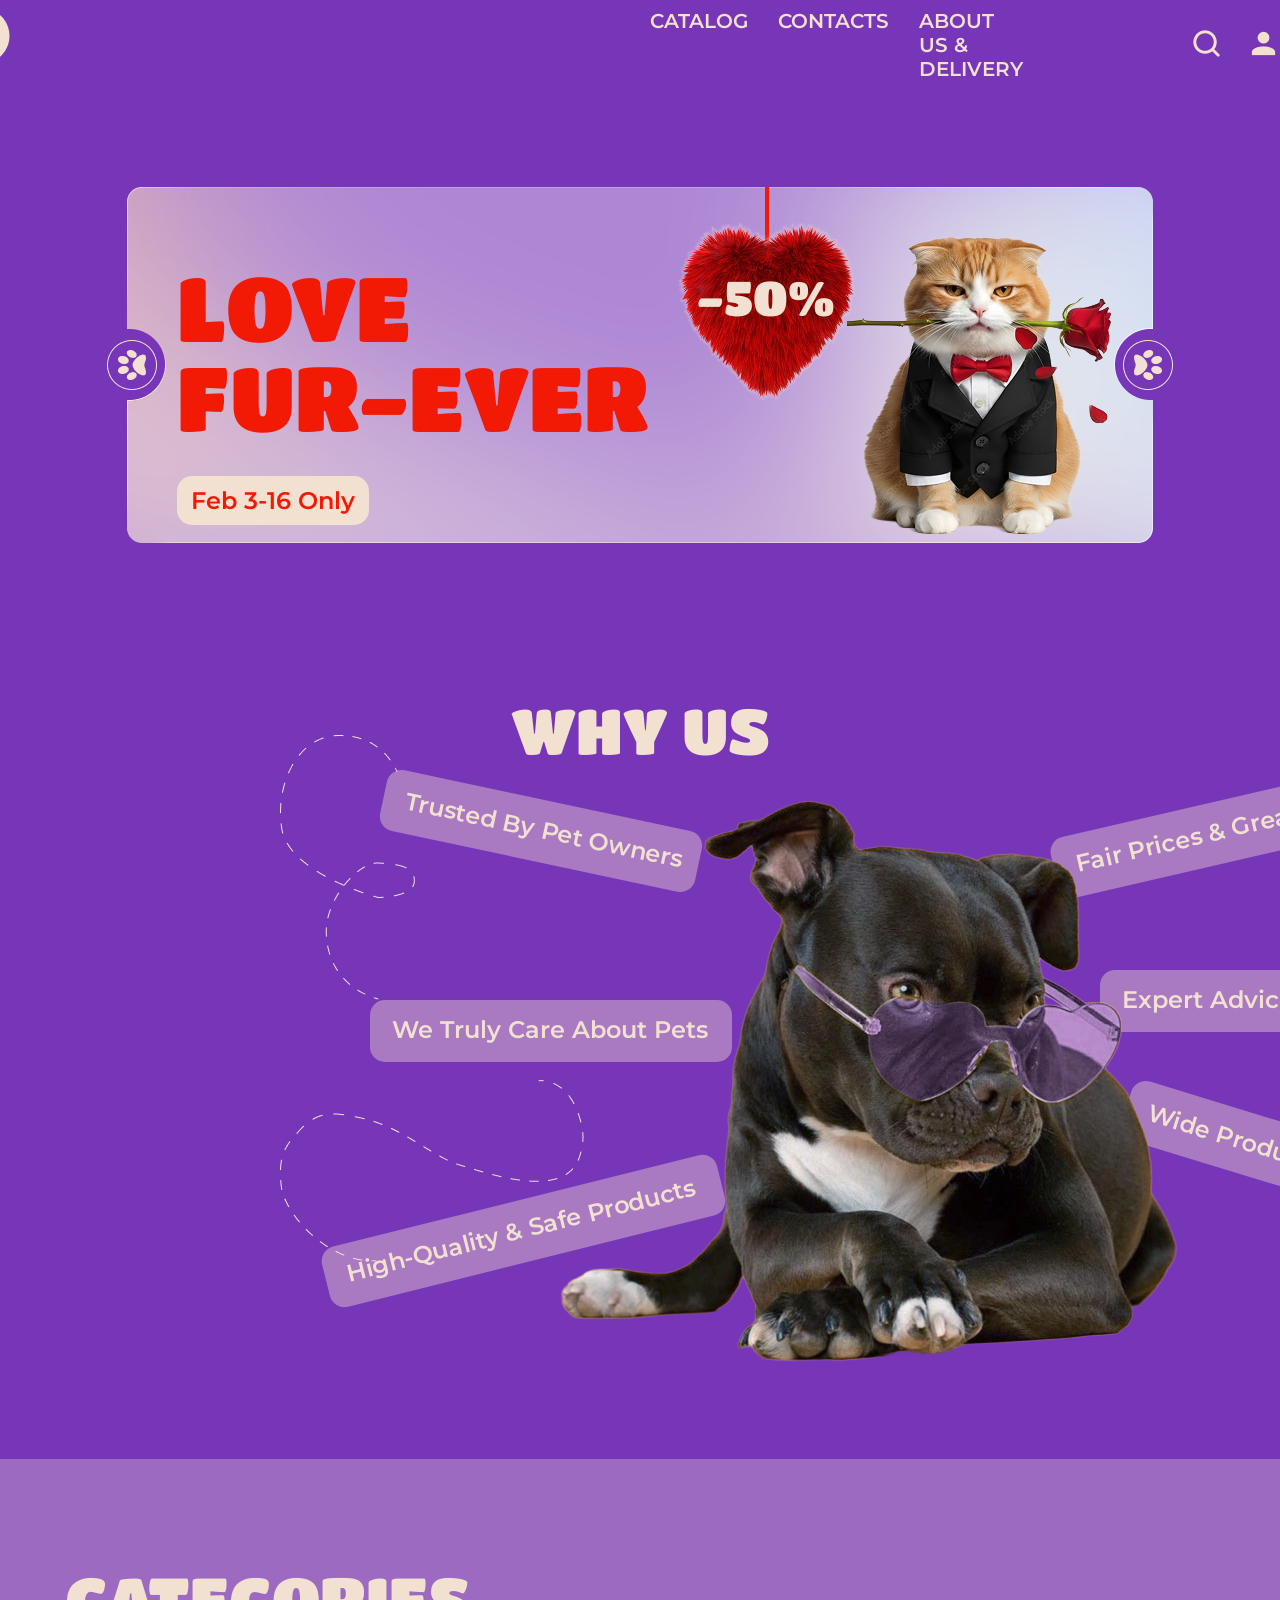
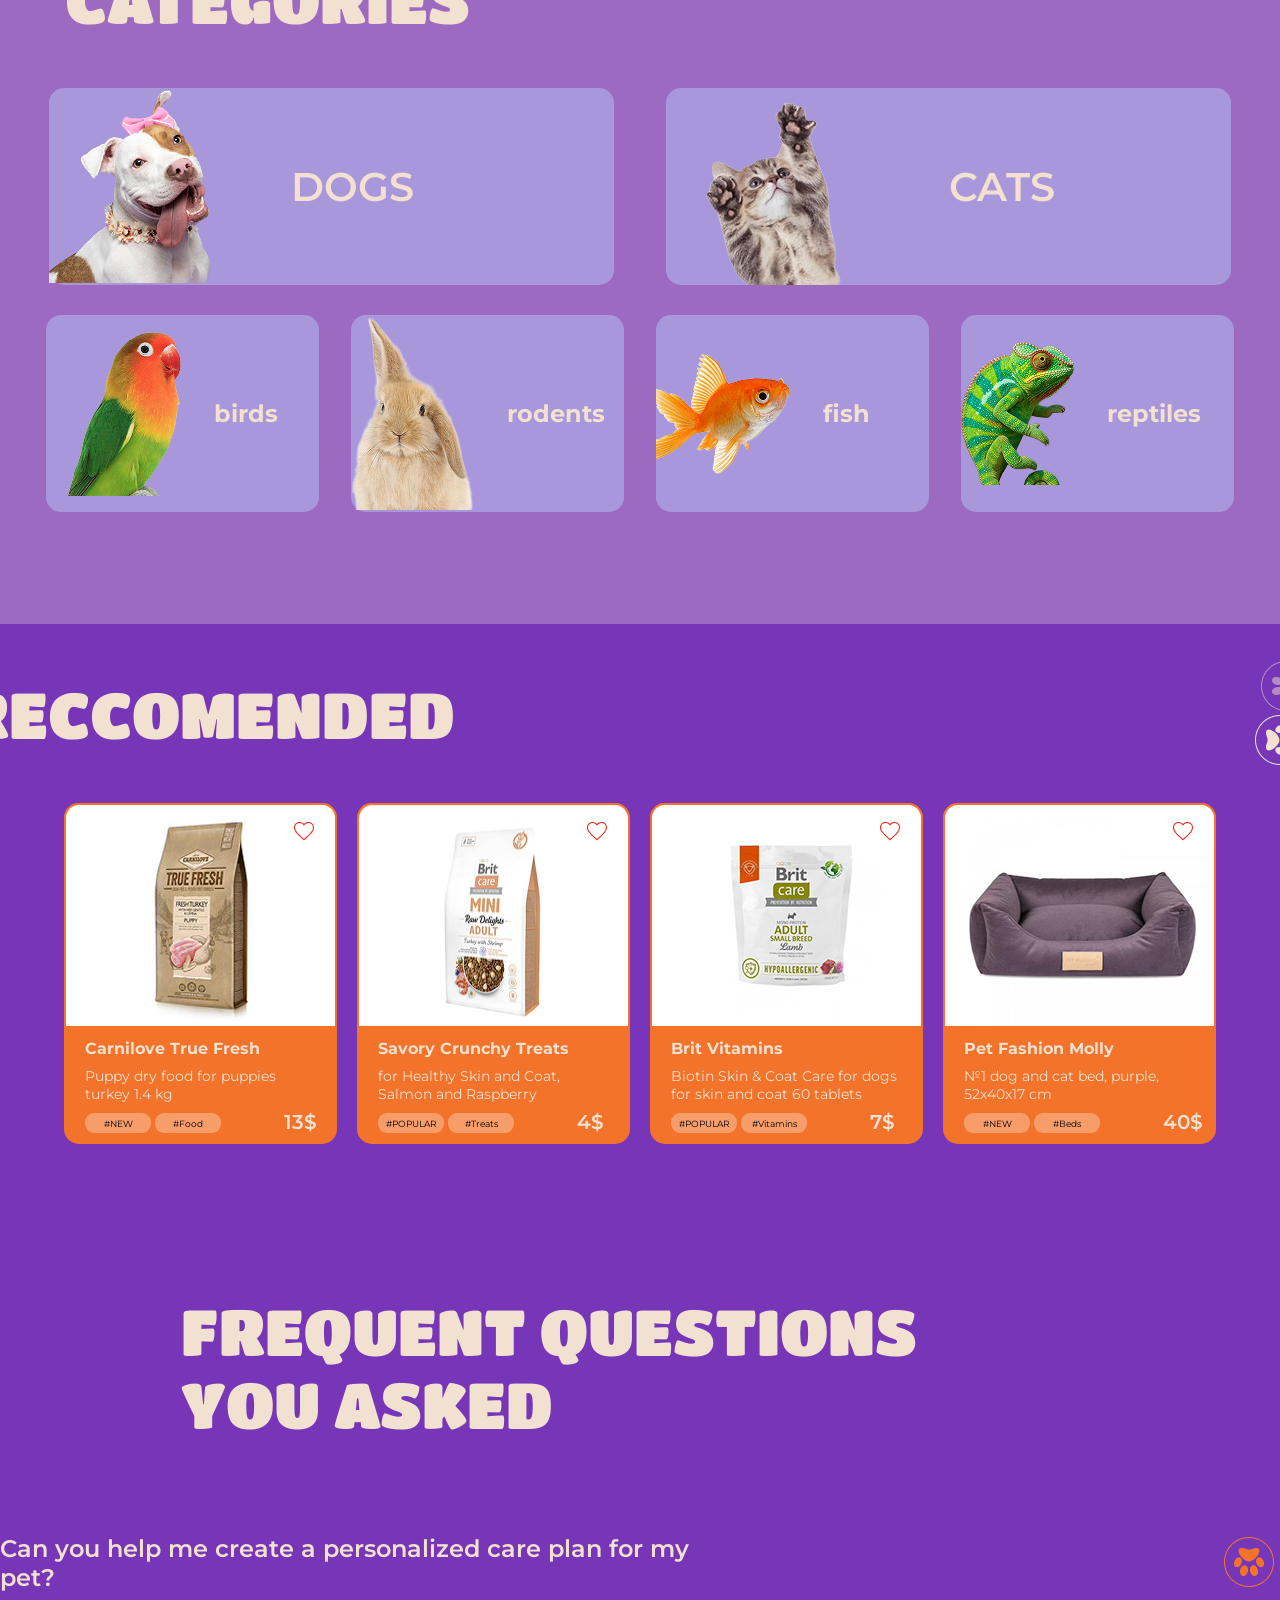
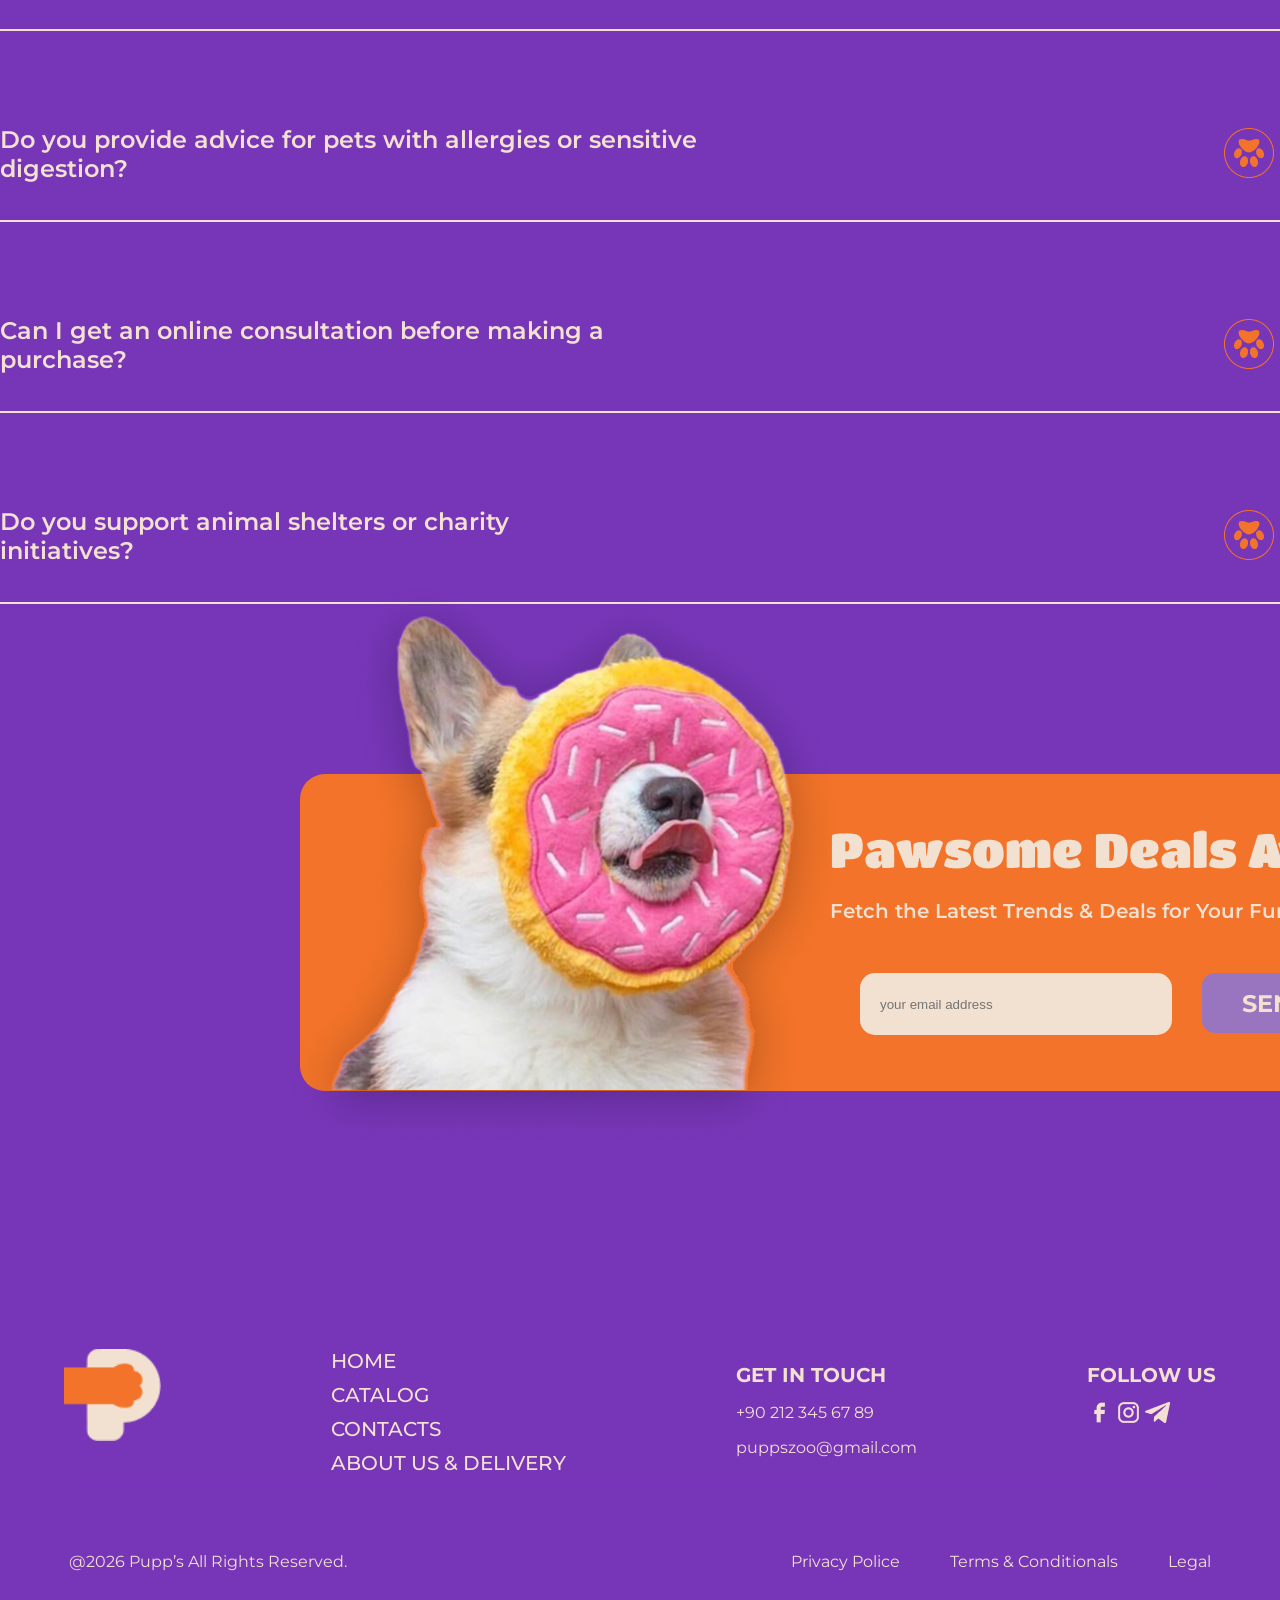
==== commit 8cfc4556: "darova" ====
--- a/index.html
+++ b/index.html
@@ -10,6 +10,8 @@
 
 <body>
     <header id="top">
+        <button class="burgerbtn" id="burgerbtn"><img src="images/iconamoon_menu-burger-horizontal-light.png"
+                alt="burger"></button>
         <a href="#top2"> <img class="logohe" src="images/Logo (2).png" alt="Logo"></a>
 
         <nav>
@@ -71,7 +73,7 @@
 
             <div class="tatodiv2">
                 <div>
-                    <img src="images/telegram-cloud-document-2-5201837760670896789 1.png" alt="">
+                    <img class="dogs" src="images/telegram-cloud-document-2-5201837760670896789 1.png" alt="">
                     <h2>dogs</h2>
                 </div>
 
@@ -83,23 +85,23 @@
 
             <div class="tatodiv3">
                 <div>
-                    <img src="images/telegram-cloud-document-2-5201837760670896795 1.png" alt="">
+                    <img class="birds" src="images/telegram-cloud-document-2-5201837760670896795 1.png" alt="">
                     <h2>birds</h2>
                 </div>
 
                 <div>
-                    <img src="images/telegram-cloud-document-2-5201837760670896791 1.png" alt="">
-                    <h2>rodents</h2>
-                </div>
-
-                <div>
-                    <img src="images/telegram-cloud-document-2-5201837760670896833 1.png" alt="">
+                    <img class="rodents" src="images/telegram-cloud-document-2-5201837760670896791 1.png" alt="">
+                    <h2 class="rabbit">rodents</h2>
+                </div>
+
+                <div>
+                    <img class="fish" src="images/telegram-cloud-document-2-5201837760670896833 1.png" alt="">
                     <h2>fish</h2>
                 </div>
 
                 <div>
-                    <img src="images/telegram-cloud-document-2-5201837760670896805 1.png" alt="">
-                    <h2>reptiles</h2>
+                    <img class="reptiles" src="images/telegram-cloud-document-2-5201837760670896805 1.png" alt="">
+                    <h2 class="rabbit">reptiles</h2>
                 </div>
             </div>
         </section>
@@ -197,28 +199,28 @@
         <section class="sec5">
             <h1>Frequent questions <br> you asked</h1>
 
-            <div style="gap: 515px;">
+            <div class="div2">
                 <p>Can you help me create a personalized care plan for my pet?</p>
                 <button><img src="images/Frame 18.png" alt="lapki"></button>
             </div>
 
             <hr>
 
-            <div>
+            <div class="div2-3">
                 <p>Do you provide advice for pets with allergies or sensitive digestion?</p>
                 <button><img src="images/Frame 18.png" alt="lapki"></button>
             </div>
 
             <hr>
 
-            <div style="gap: 525px;">
+            <div class="div3">
                 <p>Can I get an online consultation before making a purchase?</p>
                 <button><img src="images/Frame 18.png" alt="lapki"></button>
             </div>
 
             <hr>
 
-            <div style="gap: 610px;">
+            <div class="div4">
                 <p>Do you support animal shelters or charity initiatives?</p>
                 <button><img src="images/Frame 18.png" alt="lapki"></button>
             </div>
@@ -252,7 +254,7 @@
         <div class="tatodiv6">
 
             <a href="#top"> <img class="logo" src="images/Logo (2).png" alt="Logo"></a>
-
+            <h2>Pupp’s</h2>
             <nav>
                 <a href="#">HOME</a>
                 <a href="#">CATALOG</a>
@@ -262,8 +264,8 @@
 
             <div>
                 <h1>GET IN TOUCH</h1>
-                <p>+90 212 345 67 89</p>
-                <p>puppszoo@gmail.com</p>
+                <p class="f1">+90 212 345 67 89</p>
+                <p class="pupsP">puppszoo@gmail.com</p>
             </div>
 
             <div class="imgf">
@@ -496,9 +498,11 @@
 
     <div class="Burger" id="Burger">
 
-        <div>
-            <button id="close6">X</button>
-            <a href="#top2"> <img class="logohe" src="images/Logo (2).png" alt="Logo"></a>
+        <div class="headerB">
+            <div>
+                <button class="close6" id="close6">X</button>
+                <a href="#top2"> <img class="logohe" src="images/Logo (2).png" alt="Logo"></a>
+            </div>
 
             <div>
                 <a href="account.html"><button><img src="images/mdi_user.png" alt="prof"></button></a>
@@ -517,7 +521,7 @@
             <a href="about.html">About us & delivery</a>
         </nav>
 
-        <div>
+        <div class="fit">
             <img src="images/gg_facebook.png" alt="f">
             <img src="images/mdi_instagram.png" alt="i">
             <img src="images/file-icons_telegram.png" alt="tg">
--- a/style.css
+++ b/style.css
@@ -37,6 +37,10 @@
 
      justify-content: center;
      align-items: center;
+}
+
+.burgerbtn {
+     display: none;
 }
 
 header nav {
@@ -368,6 +372,9 @@
 .sec3 {
      width: 100%;
      height: 715px;
+
+     background-color: #F2E0D04D;
+     padding-top: 50px;
 }
 
 .sec3 h1 {
@@ -425,7 +432,6 @@
      font-weight: 600;
      font-style: SemiBold;
      font-size: 40px;
-     ;
      text-transform: uppercase;
 
 }
@@ -455,6 +461,12 @@
 
 .tatodiv3 div:hover {
      background-color: #F2E0D066;
+}
+
+.tatodiv3 .rabbit {
+     position: relative;
+     top: -0px;
+     left: 0;
 }
 
 /* section4 */
@@ -655,6 +667,19 @@
      margin-top: 13px;
 }
 
+
+.sec5 .div2 {
+     gap: 515px;
+}
+
+.sec5 .div3 {
+     gap: 525px;
+}
+
+.sec5 .div4 {
+     gap: 610px;
+}
+
 /* section6 */
 .sec6 {
      width: 100%;
@@ -751,7 +776,17 @@
 /* footer */
 footer {
      width: 100%;
-     height: 245px;
+     height: 305px;
+
+
+}
+
+.Burger {
+     display: none;
+}
+
+.tatodiv6 h2 {
+     display: none;
 }
 
 
@@ -2649,10 +2684,13 @@
 
 
 
-@media(width:402px) {
+@media(max-width:402px) {
      .logohe {
           width: 45px;
           height: 42px;
+
+          position: relative;
+          left: -65px;
      }
 
      header nav {
@@ -2664,6 +2702,110 @@
           height: 30px;
      }
 
+     header {
+          height: 60px;
+          gap: 80px;
+
+          background-color: #F2E0D04D;
+     }
+
+     .burgerbtn {
+          display: block;
+     }
+
+     .Burger {
+          width: 402px;
+          height: 380px;
+          background-color: #9A75BF;
+
+          position: fixed;
+          top: 0px;
+          z-index: 99999;
+
+          display: none;
+     }
+
+     .close6 {
+          width: 46px;
+          height: 46px;
+          border: none;
+          background: none;
+          position: relative;
+          left: -60px;
+          font-size: 30px;
+          color: var(--white);
+
+     }
+
+     .Burger a {
+          font-weight: 500;
+          font-style: Medium;
+          font-size: 20px;
+          text-align: center;
+          vertical-align: middle;
+          text-transform: uppercase;
+          text-decoration: none;
+          color: var(--white);
+     }
+
+     .Burger nav {
+          display: flex;
+          justify-content: center;
+          align-items: center;
+          gap: 5px;
+          flex-direction: column;
+     }
+
+     .Burger hr {
+          width: 362px;
+          height: 0px;
+          border-width: 1px;
+          border-style: dashed;
+          dashes: 9, 9;
+          border-color: var(--white);
+
+     }
+
+     .Burger .headerB {
+          height: 90px;
+          display: flex;
+          justify-content: center;
+          align-items: center;
+          gap: 80px;
+     }
+
+     .Burger .headerB div {
+          display: flex;
+          justify-content: center;
+          align-items: center;
+          gap: 14px;
+
+          position: relative;
+          left: 30px;
+
+     }
+
+     .Burger .headerB button {
+          border: none;
+          background: none;
+     }
+
+     .Burger .fit img {
+          width: 45px;
+          height: 45px;
+     }
+
+     .Burger .fit {
+          
+          display: flex;
+          justify-content: center;
+          align-items: center;
+          gap: 50px;
+
+          position: relative;
+          top: 30px;
+     }
+
      .search {
           display: none;
      }
@@ -2671,27 +2813,53 @@
 
      .sec1 h1 {
           font-size: 50px;
+          line-height: 57px;
+          left: 20px;
+          top: 40px;
+     }
+
+     .sec1 {
+          height: 457px;
+          margin-top: 30px;
      }
 
      .tatodiv1 button {
           width: 192px;
           height: 36px;
-
           font-size: 18px;
-     }
-
-     .tatodiv1 h2 {
-          font-size: 36px;
+
+          border-radius: 7px;
+          left: 20px;
+          top: 30px;
+     }
+
+     .sec1 h2 {
+          font-size: 34px;
+          top: 25px;
+          left: -490px;
+     }
+
+     .tatodiv1 {
+          width: 400px;
+          height: 430px;
+          background-color: #FFFFFF66;
+          background-image: none;
      }
 
      .serd {
           width: 118px;
           height: 141px;
+
+          top: -96px;
+          left: -500px;
      }
 
      .kot {
-          width: 230px;
-          height: 259px;
+          width: 200px;
+          height: 229px;
+
+          top: -50px;
+          left: -590px;
      }
 
      .lapa1 {
@@ -2708,8 +2876,122 @@
      }
 
      .sec2 h2 {
+          width: 278px;
+          height: 38px;
           font-size: 16px;
-     }
+          border-radius: 10px;
+
+          padding-left: 0px;
+          text-align: center;
+     }
+
+     .sec2 div :nth-child(1) {
+
+          position: absolute;
+          transform: rotate(0deg);
+
+          top: 620px;
+          left: 55px;
+
+          z-index: 4;
+          text-align: center;
+
+     }
+
+     .sec2 div :nth-child(2) {
+
+          position: absolute;
+          transform: rotate(0deg);
+
+          top: 690px;
+          left: 55px;
+
+          z-index: 4;
+          width: 278px;
+          height: 38px;
+
+     }
+
+
+     .sec2 div :nth-child(3) {
+
+          position: absolute;
+          transform: rotate(0deg);
+
+          top: 760px;
+          left: 55px;
+
+          z-index: 4;
+          width: 278px;
+          height: 38px;
+     }
+
+     .sec2 div :nth-child(4) {
+
+          position: absolute;
+          transform: rotate(0deg);
+
+          top: 1040px;
+          left: 55px;
+
+          z-index: 4;
+          width: 278px;
+          height: 38px;
+     }
+
+
+     .sec2 div :nth-child(5) {
+
+          position: absolute;
+          transform: rotate(0deg);
+
+          top: 1110px;
+          left: 55px;
+
+          z-index: 4;
+          width: 278px;
+          height: 38px;
+     }
+
+
+     .sec2 div :nth-child(6) {
+
+          position: absolute;
+          transform: rotate(0deg);
+
+          top: 1180px;
+          left: 55px;
+
+          z-index: 4;
+          width: 278px;
+          height: 38px;
+     }
+
+     .sec2 div :nth-child(7) {
+          display: none;
+     }
+
+     .sec2 div :nth-child(8) {
+          display: none;
+     }
+
+     .sec2 div :nth-child(9) {
+          display: none;
+     }
+
+     .sec2 div :last-child {
+
+          position: absolute;
+
+
+          top: 880px;
+          left: 160px;
+
+          z-index: 5;
+
+
+     }
+
 
      .sec2 img {
           width: 54px;
@@ -2719,18 +3001,84 @@
 
      .sec3 h1 {
           font-size: 36px;
+          left: 80px;
      }
 
      .tatodiv2 div {
           width: 362px;
           height: 98px;
-     }
-
-     .tatodiv2 img {
-          width: 362px;
-          height: 98px;
-
+          border-radius: 10px;
+
+     }
+
+     .tatodiv2 h2 {
           font-size: 32px;
+     }
+
+     .dogs {
+          width: 79px;
+          height: 94px;
+
+          position: relative;
+          left: 40px;
+     }
+
+     .kot2 {
+          width: 104px;
+          height: 93px;
+
+          top: 1px;
+          left: 60px;
+     }
+
+     .tatodiv3 .birds {
+          width: 63px;
+          height: 79px;
+          position: relative;
+          top: 10px;
+     }
+
+     .tatodiv3 .rodents {
+          width: 54px;
+          height: 90px;
+          position: relative;
+          top: 3px;
+          left: 10px;
+     }
+
+     .tatodiv3 .fish {
+          width: 82px;
+          height: 74px;
+     }
+
+     .tatodiv3 .reptiles {
+          width: 63px;
+          height: 79px;
+          position: relative;
+          top: 9px;
+          left: 10px;
+     }
+
+     .tatodiv3 .rabbit {
+          position: relative;
+          top: -0px;
+          left: -21px;
+     }
+
+     .tatodiv2 {
+          flex-direction: column;
+          gap: 14px;
+     }
+
+     .tatodiv3 h2 {
+          font-size: 20px;
+          text-transform: uppercase;
+     }
+
+     .tatodiv3 {
+          flex-wrap: wrap;
+          gap: 14px;
+          margin-top: 14px;
      }
 
      .tatodiv3 div {
@@ -2754,9 +3102,29 @@
           display: none;
      }
 
+     .sec4 {
+          height: 390px;
+          margin-top: -170px;
+     }
+
+     .tatodiv4 {
+          position: relative;
+          left: 400px;
+     }
+
+     .sec5 {
+          height: 500px;
+     }
 
      .sec5 h1 {
+          width: 400px;
           font-size: 36px;
+          text-align: center;
+          left: 0px;
+     }
+
+     .sec5 br {
+          display: none;
      }
 
      .sec5 p {
@@ -2772,40 +3140,87 @@
 
      .sec5 hr {
           width: 362px;
-     }
-
-
-     .tatodiv5 img {
+          margin-top: 15px;
+          height: 1px;
+     }
+
+     .sec5 div {
+          margin-top: 10px;
+     }
+
+
+     .sec5 .div2 {
+          gap: 10px;
+     }
+
+     .sec5 .div2-3 {
+          gap: 10px;
+     }
+
+     .sec5 .div3 {
+          gap: 10px;
+     }
+
+     .sec5 .div4 {
+          gap: 5px;
+     }
+
+     .sec6 {
+          height: 500px;
+     }
+
+     .sec6 img {
           width: 246px;
           height: 252px;
-     }
-
-     .tatodiv5 h1 {
+          top: -225px;
+          left: 70px;
+     }
+
+     .sec6 h1 {
+          top: 20px;
+          left: 40px;
           font-size: 24px;
      }
 
-     .tatodiv5 p {
+     .sec6 p {
           width: 279px;
           height: 40px;
           font-size: 16px;
+
+          top: 20px;
+          left: 50px;
      }
 
      .input2 input {
           width: 208px;
           height: 43px;
           font-size: 13px;
+
+          position: relative;
+          top: -30px;
+          left: -550px;
      }
 
      .input2 button {
           width: 107px;
           height: 41px;
           font-size: 16px;
+
+          position: relative;
+          top: -25px;
+          left: -570px;
      }
 
      .tatodiv5 {
           width: 362px;
           height: 196px;
           border-radius: 25px;
+          margin-top: 290px;
+          left: 16px;
+     }
+
+     .sec6 {
+          height: 250px;
      }
 
 
@@ -2844,4 +3259,67 @@
      .tatodiv7 p {
           font-size: 16px;
      }
+
+     footer {
+          height: 230px;
+          background: linear-gradient(9.68deg, rgba(242, 224, 208, 0.3) 4.98%, rgba(154, 117, 191, 0.3) 90.5%);
+     }
+
+     .tatodiv6 {
+          flex-direction: column;
+          gap: 20px;
+     }
+
+     .tatodiv6 nav {
+          display: none;
+     }
+
+     .tatodiv6 h1 {
+          display: none;
+     }
+
+     .tatodiv6 .imgf {
+          display: none;
+     }
+
+     .tatodiv6 h2 {
+          font-family: "Titan One", sans-serif;
+          display: block;
+          font-weight: 400;
+          font-size: 32px;
+          text-transform: uppercase;
+
+          position: relative;
+          top: -40px;
+          left: 170px;
+     }
+
+     .tatodiv6 .logo {
+          position: relative;
+          top: 50px;
+          left: 100px;
+     }
+
+
+     .tatodiv6 .f1 {
+          position: relative;
+          top: -90px;
+          left: 110px;
+     }
+
+
+     .tatodiv6 .pupsP {
+          position: relative;
+          top: -130px;
+          left: 90px;
+     }
+
+     .tatodiv7 {
+          display: none;
+     }
+
+     footer hr {
+          display: none;
+     }
+
 }
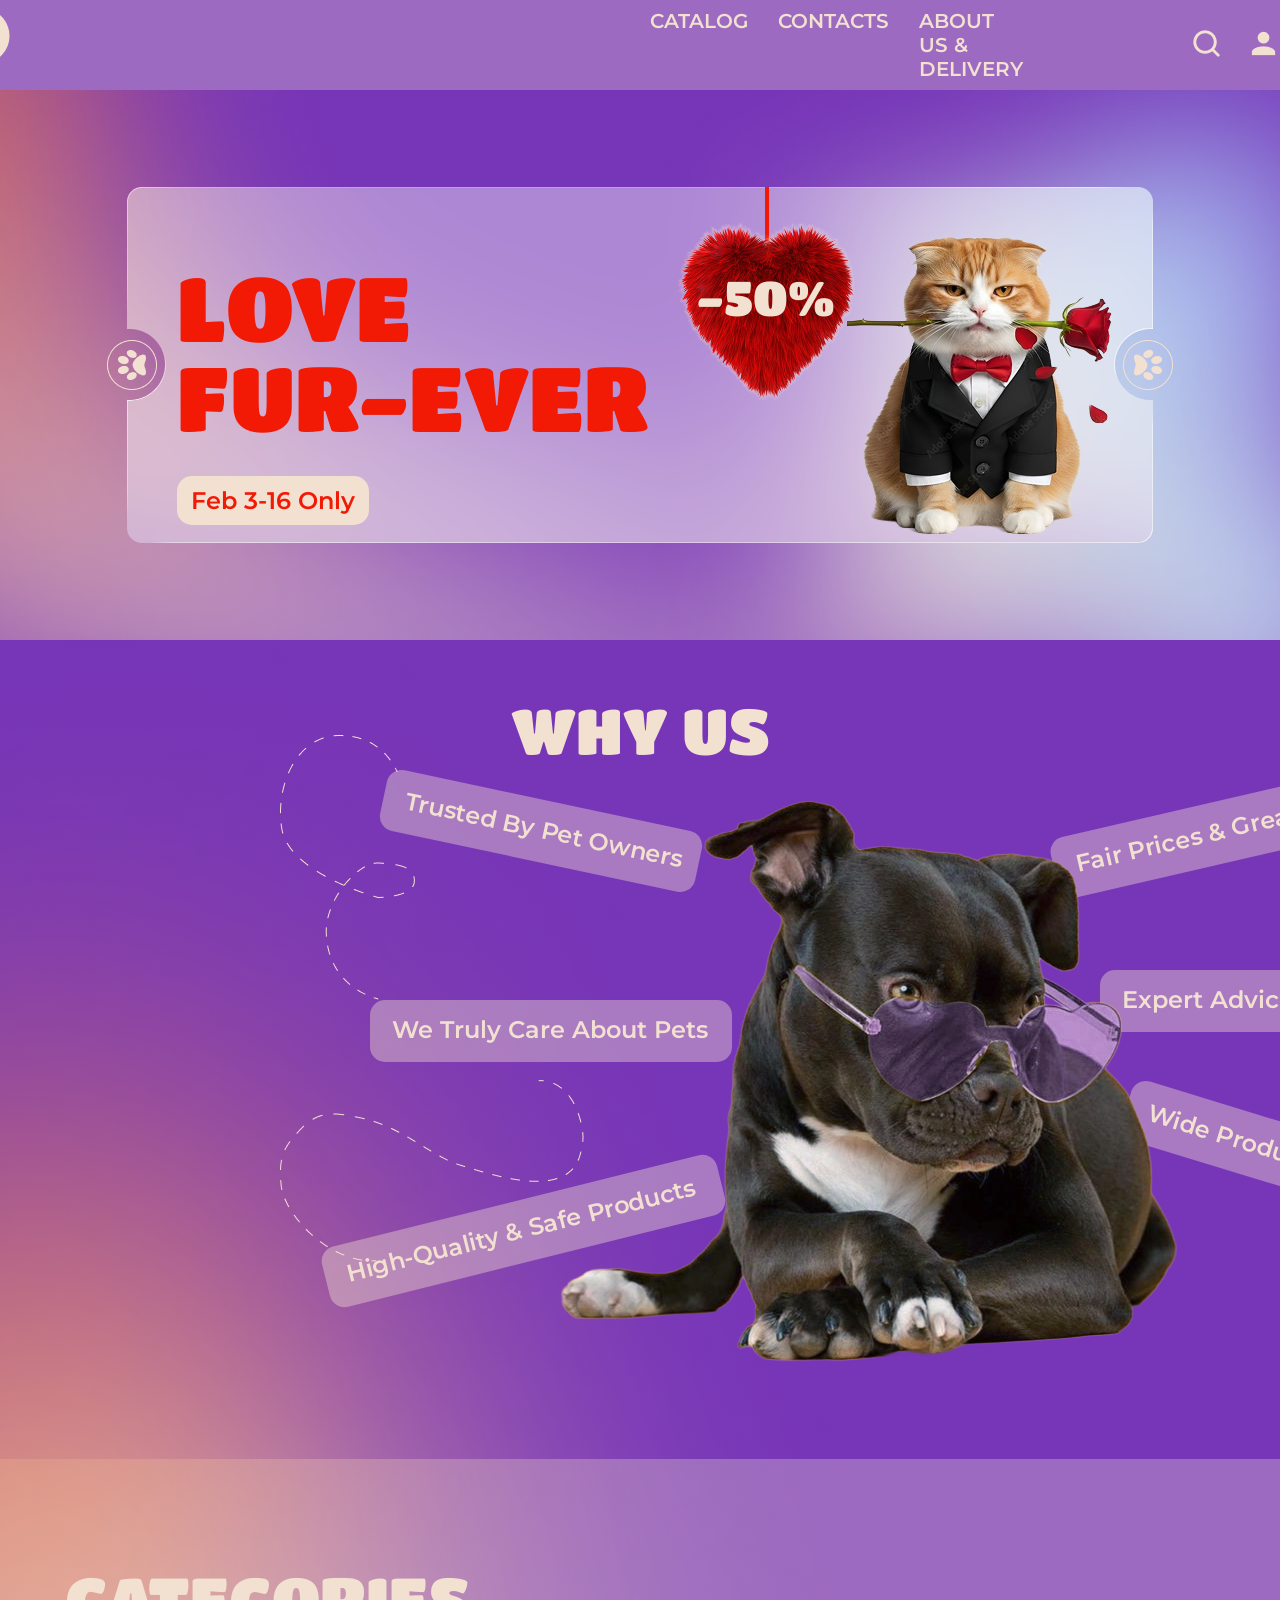
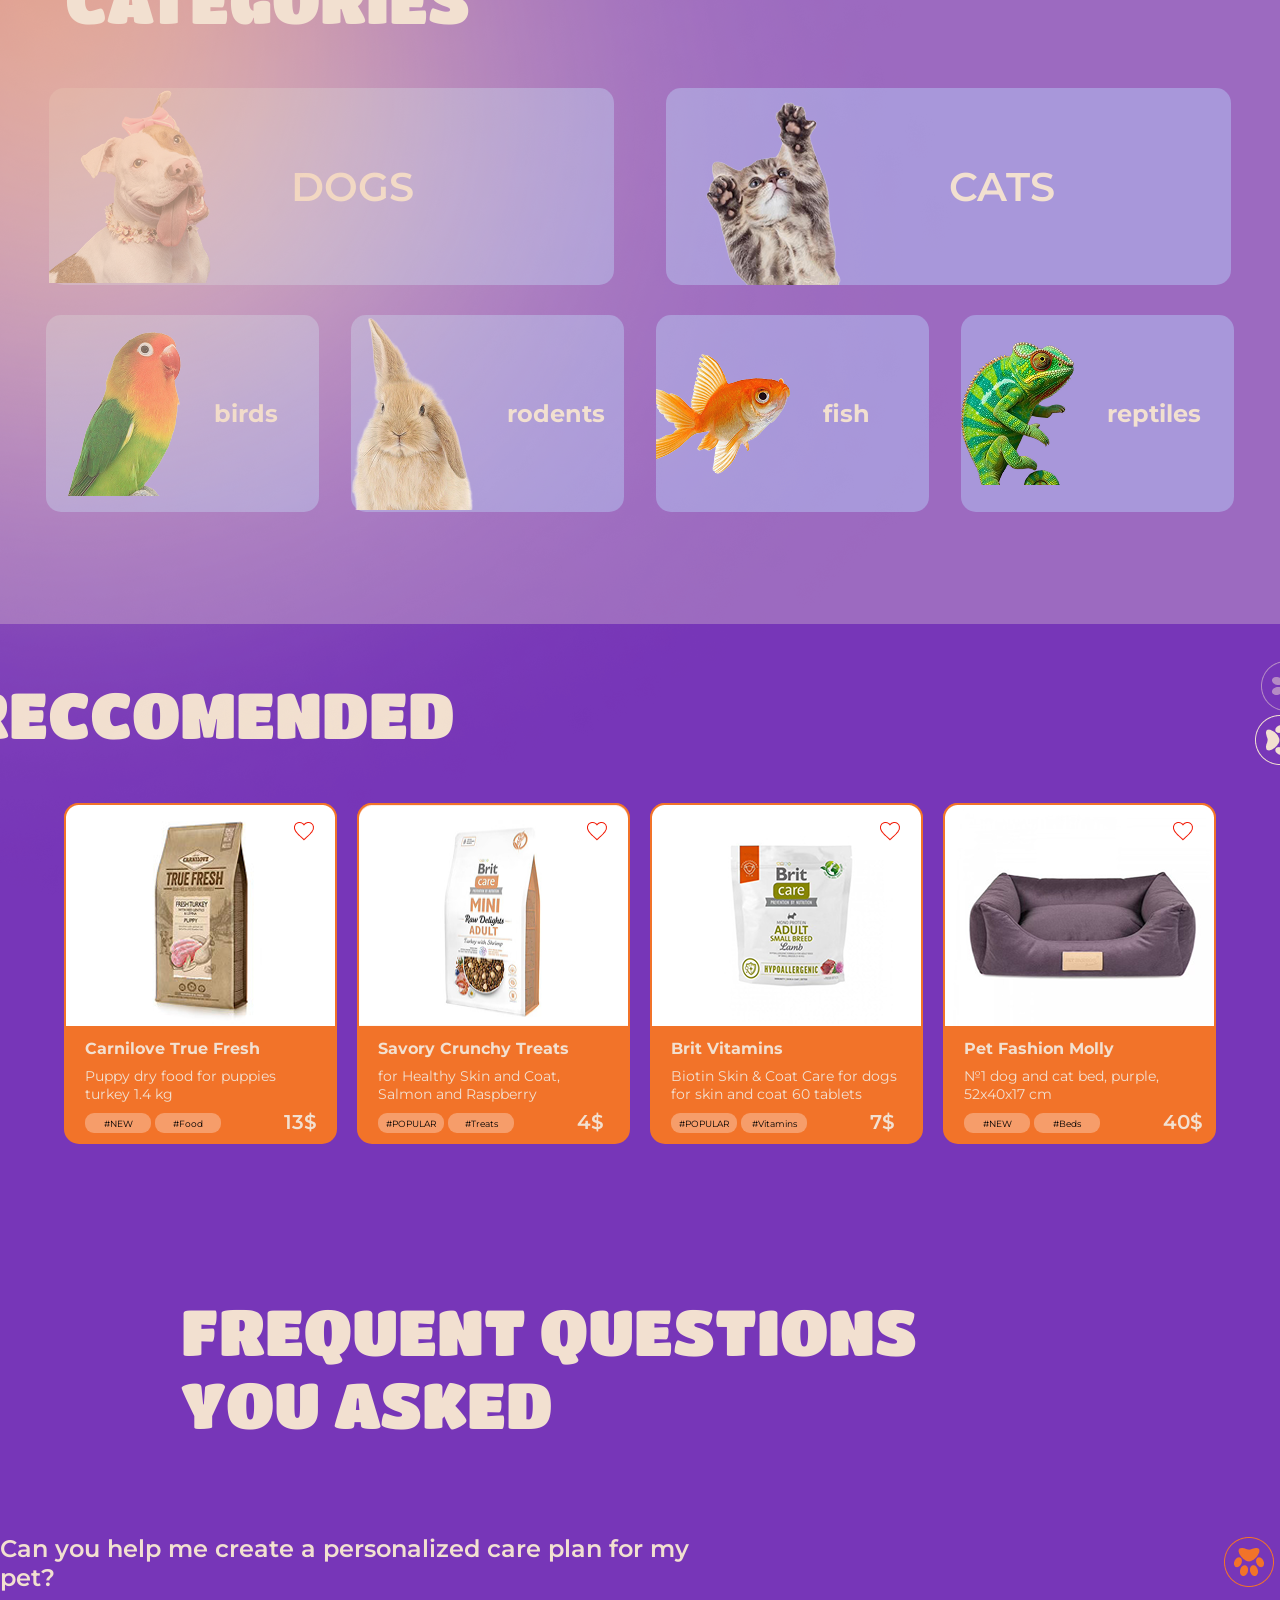
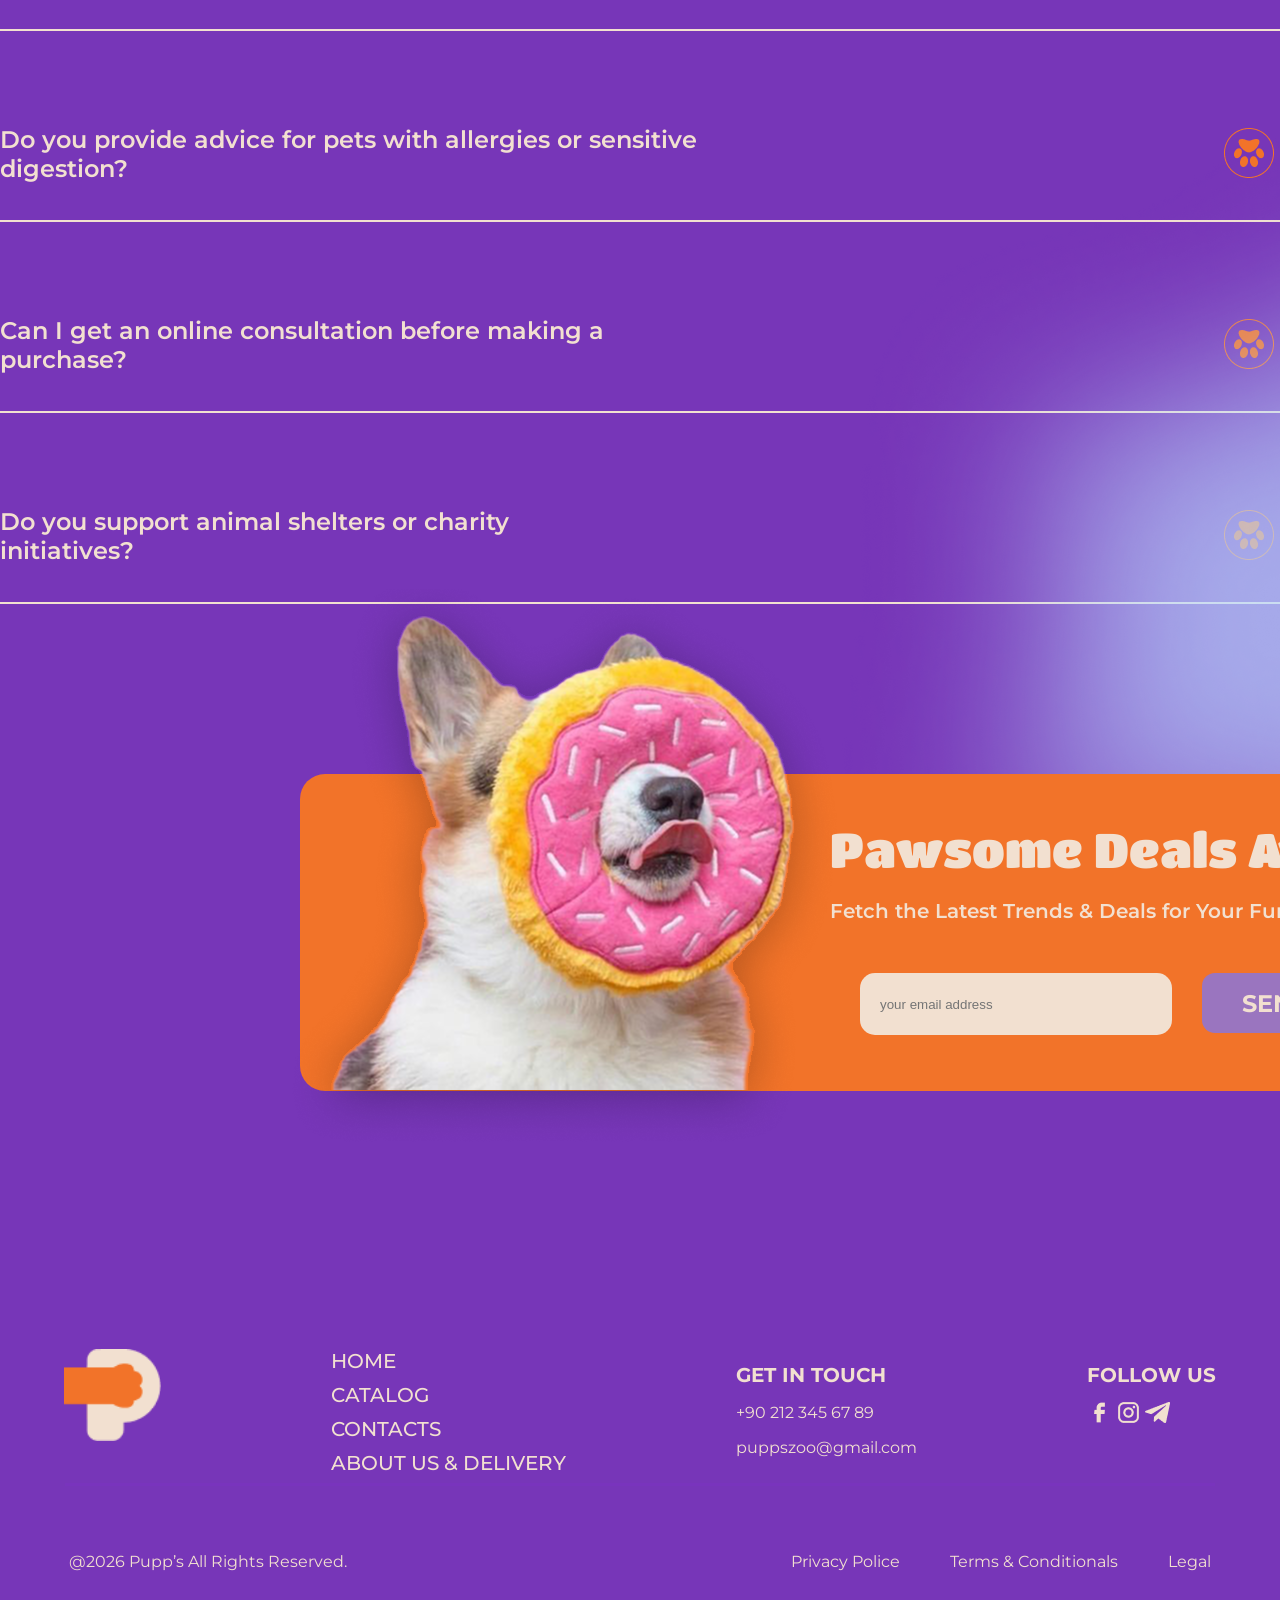
==== commit 09470cf8: "hello" ====
--- a/index.html
+++ b/index.html
@@ -26,7 +26,8 @@
             <button id="btnModal"><img src="images/lets-icons_bag-fill.png" alt="shop"></button>
         </div>
     </header>
-
+<img class="rtytb" src="images/Vector3.png " alt="3">
+<img class="radiazia" src="images/Vector4.png" alt="4">
     <main>
         <section class="sec1">
 
--- a/style.css
+++ b/style.css
@@ -37,6 +37,8 @@
 
      justify-content: center;
      align-items: center;
+
+         background-color: #F2E0D04D;
 }
 
 .burgerbtn {
@@ -92,6 +94,10 @@
      justify-content: center;
      align-items: center;
      gap: 0px;
+
+     background-image: url(images/vectors\ sec1.png);
+     background-repeat: no-repeat;
+     background-size: cover;
 }
 
 .sec1 button {
@@ -240,6 +246,13 @@
      padding-left: 22px;
 }
 
+
+.rtytb {
+     position: absolute;
+     top: 600px;
+     left: 0;
+}
+
 .sec2 div :nth-child(1) {
 
      position: absolute;
@@ -386,6 +399,8 @@
 
      position: relative;
      left: 65px;
+
+     z-index: 99999;
 
 }
 
@@ -684,6 +699,12 @@
 .sec6 {
      width: 100%;
      height: 575px;
+}
+
+.radiazia {
+     position: absolute;
+     top: 3300px;
+     right: 0;
 }
 
 .sec6 h1 {
@@ -2619,8 +2640,6 @@
      position: relative;
      top: -1000px;
      left: 450px;
-
-
 }
 
 
